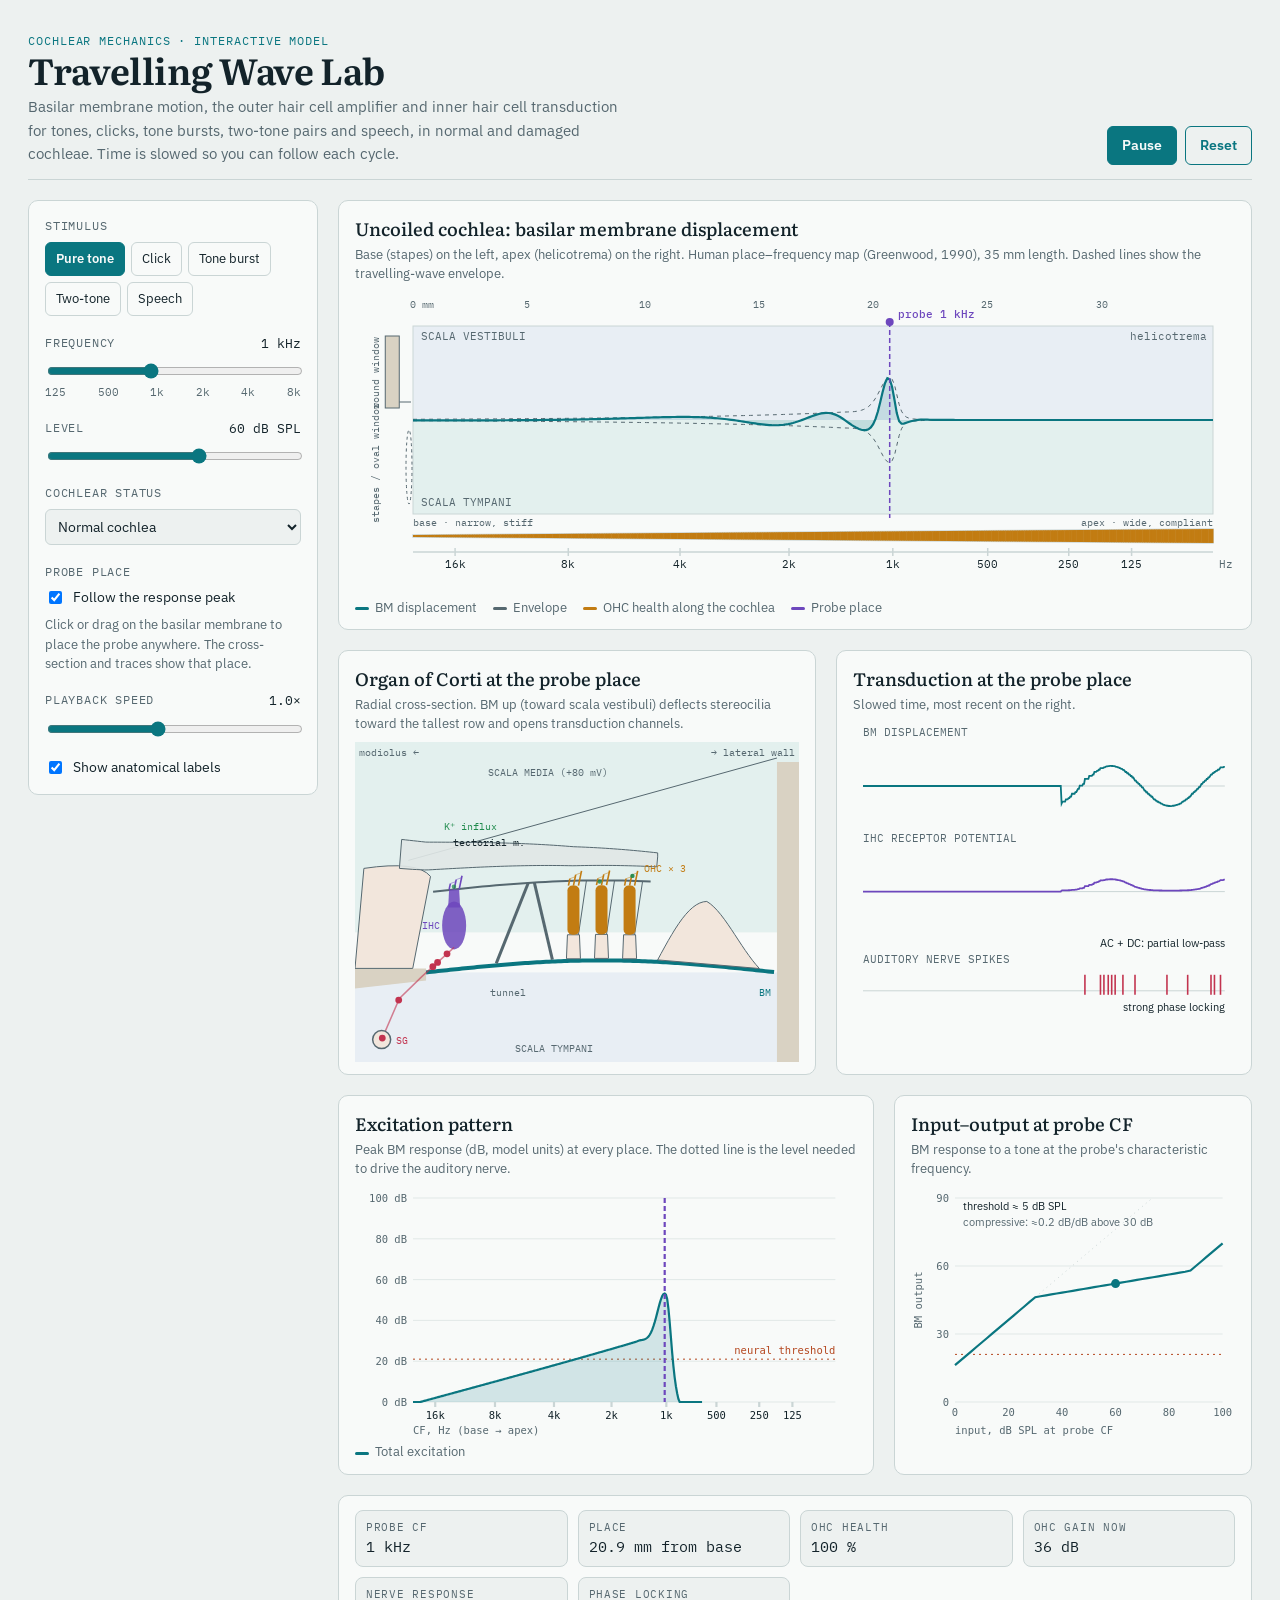
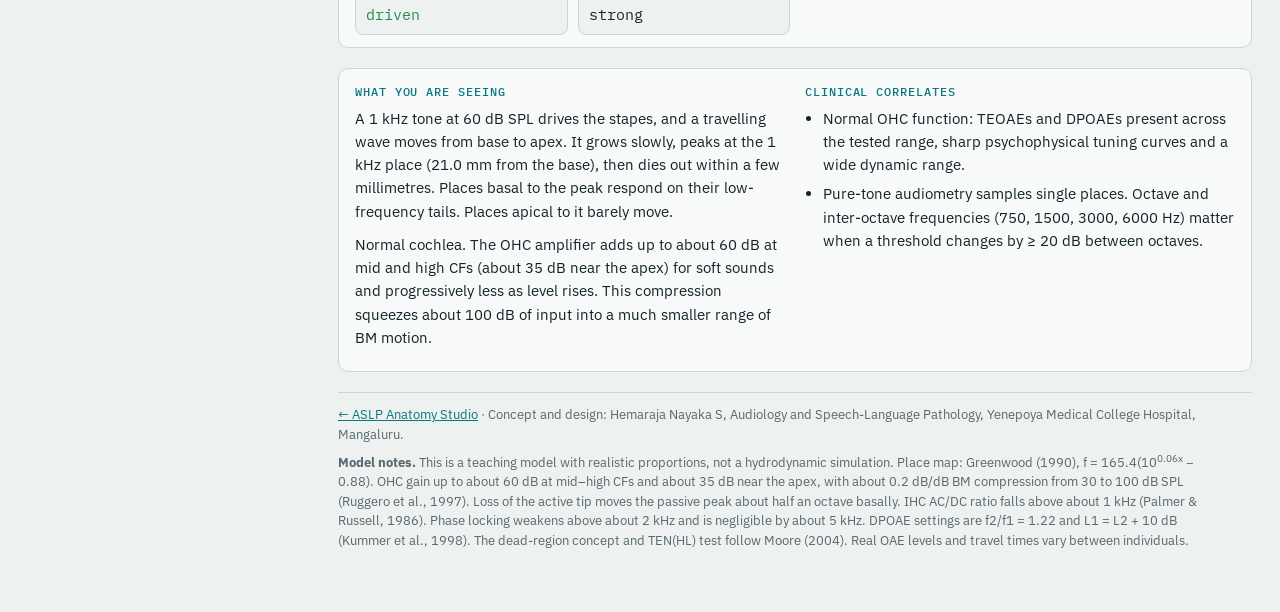
==== cochlea/index.html @ dc3de3ba "Add Travelling Wave Lab: interactive cochlear mechanics model at /cochlea/ Uncoiled basilar membrane" ====
<!doctype html>
<html lang="en">
<head>
<meta charset="utf-8">
<meta name="viewport" content="width=device-width,initial-scale=1,viewport-fit=cover">
<meta name="description" content="Travelling Wave Lab: interactive model of cochlear mechanics (travelling wave, OHC amplifier, IHC transduction, pathology) for audiology and otology teaching.">
<meta name="theme-color" content="#0A7680">
<title>Travelling Wave Lab</title>
<link rel="preconnect" href="https://fonts.googleapis.com">
<link rel="stylesheet" href="https://fonts.googleapis.com/css2?family=IBM+Plex+Mono:wght@400;500&family=IBM+Plex+Sans:wght@400;500;600&family=Literata:opsz,wght@7..72,500;7..72,650&display=swap">
<style>
:root{
  --bg:#EDF1F0; --panel:#F8FAF9; --ink:#13232A; --muted:#566870; --line:#CAD5D5; --faint:#E1E8E7;
  --accent:#0A7680; --accent-soft:rgba(10,118,128,.16);
  --ohc:#C27C12; --ihc:#6D47BD; --nerve:#C2334F; --ion:#1F8A4C; --warn:#B4471F;
  --bone:#D9D2C3; --tissue:#F2E6DC; --endo:#E3F0EE; --peri:#E8EEF4;
  --serif:"Literata",Georgia,"Times New Roman",serif;
  --sans:"IBM Plex Sans",system-ui,-apple-system,"Segoe UI",sans-serif;
  --mono:"IBM Plex Mono",ui-monospace,Menlo,Consolas,monospace;
}
@media (prefers-color-scheme:dark){
  :root:not([data-theme="light"]){
    color-scheme:dark;
    --bg:#0C1417; --panel:#131F23; --ink:#E1EAEB; --muted:#91A4A9; --line:#25363C; --faint:#1A292E;
    --accent:#3CC0C9; --accent-soft:rgba(60,192,201,.18);
    --ohc:#EFAC44; --ihc:#A988EE; --nerve:#F06884; --ion:#4FCB84; --warn:#F08A5D;
    --bone:#3A3A33; --tissue:#2E2723; --endo:#132A2B; --peri:#152029;
  }
}
:root[data-theme="dark"]{
  color-scheme:dark;
  --bg:#0C1417; --panel:#131F23; --ink:#E1EAEB; --muted:#91A4A9; --line:#25363C; --faint:#1A292E;
  --accent:#3CC0C9; --accent-soft:rgba(60,192,201,.18);
  --ohc:#EFAC44; --ihc:#A988EE; --nerve:#F06884; --ion:#4FCB84; --warn:#F08A5D;
  --bone:#3A3A33; --tissue:#2E2723; --endo:#132A2B; --peri:#152029;
}
*{box-sizing:border-box}
[hidden]{display:none!important}
html{-webkit-text-size-adjust:100%}
.ctl>label.chk{font-family:var(--sans);font-size:13.5px;letter-spacing:0;text-transform:none;color:var(--ink);justify-content:flex-start}
body{background:var(--bg);color:var(--ink);font-family:var(--sans);font-size:15px;line-height:1.55;padding-inline:20px;padding-block:24px 48px}
.wrap{max-width:1320px;margin:0 auto;display:flex;flex-direction:column;gap:20px}
header{display:flex;flex-wrap:wrap;align-items:end;justify-content:space-between;gap:12px 24px;border-bottom:1px solid var(--line);padding-bottom:14px}
h1{font-family:var(--serif);font-weight:650;font-size:clamp(26px,3.4vw,36px);line-height:1.1;margin:0;letter-spacing:-.01em;text-wrap:balance}
.sub{color:var(--muted);margin:6px 0 0;max-width:68ch}
.eyebrow{font-family:var(--mono);font-size:11.5px;letter-spacing:.08em;text-transform:uppercase;color:var(--accent)}
.layout{display:grid;grid-template-columns:290px minmax(0,1fr);gap:20px;align-items:start}
@media (max-width:900px){.layout{grid-template-columns:1fr}}
aside{background:var(--panel);border:1px solid var(--line);border-radius:10px;padding:16px;display:flex;flex-direction:column;gap:18px;position:sticky;top:calc(env(safe-area-inset-top,0px) + 12px)}
@media (max-width:900px){aside{position:static}}
.ctl{display:flex;flex-direction:column;gap:7px}
.ctl>label,.ctl>.lbl{font-size:11.5px;font-family:var(--mono);letter-spacing:.07em;text-transform:uppercase;color:var(--muted);display:flex;justify-content:space-between;gap:8px}
.ctl output{color:var(--ink);font-variant-numeric:tabular-nums;text-transform:none;letter-spacing:0;font-size:13px}
.seg{display:flex;flex-wrap:wrap;gap:6px}
.seg button{font:inherit;font-size:13px;padding:6px 10px;border-radius:6px;border:1px solid var(--line);background:transparent;color:var(--ink);cursor:pointer}
.seg button[aria-pressed="true"]{background:var(--accent);border-color:var(--accent);color:var(--panel);font-weight:600}
.seg button:hover{border-color:var(--accent)}
select{font:inherit;font-size:14px;padding:7px 8px;border-radius:6px;border:1px solid var(--line);background:var(--bg);color:var(--ink);width:100%}
input[type=range]{width:100%;accent-color:var(--accent)}
.ticks{display:flex;justify-content:space-between;font-family:var(--mono);font-size:10.5px;color:var(--muted);margin-top:-4px}
.row{display:flex;gap:8px;align-items:center;flex-wrap:wrap}
.btn{font:inherit;font-size:13.5px;font-weight:600;padding:8px 14px;border-radius:6px;border:1px solid var(--accent);background:var(--accent);color:var(--panel);cursor:pointer}
.btn.ghost{background:transparent;color:var(--accent)}
.chk{display:flex;gap:8px;align-items:center;font-size:13.5px;cursor:pointer}
.hint{font-size:12.5px;color:var(--muted);margin:0}
button:focus-visible,select:focus-visible,input:focus-visible{outline:2px solid var(--accent);outline-offset:2px}
main{display:flex;flex-direction:column;gap:20px;min-width:0}
.card{background:var(--panel);border:1px solid var(--line);border-radius:10px;padding:14px 16px 12px;min-width:0}
.card h2{font-family:var(--serif);font-weight:500;font-size:18px;margin:0 0 2px}
.card .cap{font-size:12.5px;color:var(--muted);margin:0 0 8px}
canvas{display:block;width:100%;touch-action:none}
#bm{height:300px;cursor:crosshair}
#xs{height:320px} #tr{height:320px}
#ex{height:250px} #io{height:250px}
.two{display:grid;grid-template-columns:minmax(0,1.15fr) minmax(0,1fr);gap:20px}
.two.b{grid-template-columns:minmax(0,1.5fr) minmax(0,1fr)}
@media (max-width:1100px){.two,.two.b{grid-template-columns:1fr}}
@media (max-width:600px){body{padding-inline:12px;font-size:14.5px}#bm{height:250px}#xs{height:290px}#tr{height:270px}#ex{height:220px}#io{height:220px}.card{padding:12px}.chips{grid-template-columns:repeat(2,minmax(0,1fr))}.seg button{padding:8px 10px}header .row{width:100%}header .btn{flex:1}}
.chips{display:grid;grid-template-columns:repeat(auto-fill,minmax(170px,1fr));gap:10px}
.chip{border:1px solid var(--line);border-radius:8px;padding:8px 10px;background:var(--bg)}
.chip .k{font-family:var(--mono);font-size:10.5px;letter-spacing:.07em;text-transform:uppercase;color:var(--muted)}
.chip .v{font-family:var(--mono);font-size:15px;font-variant-numeric:tabular-nums}
.chip.good .v{color:var(--ion)} .chip.bad .v{color:var(--warn)}
.explain{display:grid;grid-template-columns:minmax(0,1fr) minmax(0,1fr);gap:20px}
@media (max-width:800px){.explain{grid-template-columns:1fr}}
.explain h3{font-family:var(--mono);font-size:11.5px;letter-spacing:.08em;text-transform:uppercase;color:var(--accent);margin:0 0 6px;font-weight:500}
.explain p{margin:0 0 10px;max-width:68ch}
.explain ul{margin:0;padding-left:18px} .explain li{margin-bottom:6px}
.legend{display:flex;flex-wrap:wrap;gap:6px 16px;font-size:12.5px;color:var(--muted);margin-top:6px}
.legend i{display:inline-block;width:14px;height:3px;border-radius:2px;vertical-align:middle;margin-right:6px}
footer{font-size:12.5px;color:var(--muted);border-top:1px solid var(--line);padding-top:12px}
footer p{margin:0 0 6px;max-width:110ch}
</style>
</head>
<body>

<div class="wrap">
<header>
  <div>
    <div class="eyebrow">Cochlear mechanics · interactive model</div>
    <h1>Travelling Wave Lab</h1>
    <p class="sub">Basilar membrane motion, the outer hair cell amplifier and inner hair cell transduction for tones, clicks, tone bursts, two-tone pairs and speech, in normal and damaged cochleae. Time is slowed so you can follow each cycle.</p>
  </div>
  <div class="row">
    <button class="btn" id="play" type="button">Pause</button>
    <button class="btn ghost" id="reset" type="button">Reset</button>
  </div>
</header>

<div class="layout">
<aside aria-label="Controls">
  <div class="ctl">
    <span class="lbl">Stimulus</span>
    <div class="seg" id="stimSeg" role="group" aria-label="Stimulus">
      <button type="button" data-v="tone" aria-pressed="true">Pure tone</button>
      <button type="button" data-v="click" aria-pressed="false">Click</button>
      <button type="button" data-v="burst" aria-pressed="false">Tone burst</button>
      <button type="button" data-v="two" aria-pressed="false">Two-tone</button>
      <button type="button" data-v="speech" aria-pressed="false">Speech</button>
    </div>
  </div>

  <div class="ctl" id="ttBox" hidden>
    <span class="lbl">Two-tone paradigm</span>
    <div class="seg" id="ttSeg" role="group" aria-label="Two-tone paradigm">
      <button type="button" data-v="dpoae" aria-pressed="true">DPOAE 2f1–f2</button>
      <button type="button" data-v="mask" aria-pressed="false">Upward masking</button>
    </div>
  </div>

  <div class="ctl" id="vowelBox" hidden>
    <label for="vowel">Speech sound</label>
    <select id="vowel">
      <option value="a">Vowel /a/ (F1 730, F2 1090 Hz)</option>
      <option value="i">Vowel /i/ (F1 270, F2 2290 Hz)</option>
      <option value="u">Vowel /u/ (F1 300, F2 870 Hz)</option>
      <option value="s">Fricative /s/ (4–9 kHz)</option>
    </select>
  </div>

  <div class="ctl" id="freqBox">
    <label for="freq"><span id="freqLbl">Frequency</span><output id="freqOut">1000 Hz</output></label>
    <input type="range" id="freq" min="0" max="10" step="1" value="4">
    <div class="ticks"><span>125</span><span>500</span><span>1k</span><span>2k</span><span>4k</span><span>8k</span></div>
  </div>

  <div class="ctl">
    <label for="level"><span id="levelLbl">Level</span><output id="levelOut">60 dB SPL</output></label>
    <input type="range" id="level" min="0" max="100" step="5" value="60">
  </div>

  <div class="ctl">
    <label for="path">Cochlear status</label>
    <select id="path">
      <option value="normal">Normal cochlea</option>
      <option value="presby">Sloping HF OHC loss (presbycusis)</option>
      <option value="nihl">Noise-induced OHC loss (4 kHz notch)</option>
      <option value="dead">Dead region, CF 3–10 kHz</option>
    </select>
  </div>

  <div class="ctl">
    <span class="lbl">Probe place</span>
    <label class="chk"><input type="checkbox" id="follow" checked> Follow the response peak</label>
    <p class="hint">Click or drag on the basilar membrane to place the probe anywhere. The cross-section and traces show that place.</p>
  </div>

  <div class="ctl">
    <label for="speed">Playback speed<output id="speedOut">1.0×</output></label>
    <input type="range" id="speed" min="0.25" max="2" step="0.25" value="1">
  </div>
  <label class="chk"><input type="checkbox" id="labels" checked> Show anatomical labels</label>
</aside>

<main>
  <section class="card">
    <h2>Uncoiled cochlea: basilar membrane displacement</h2>
    <p class="cap">Base (stapes) on the left, apex (helicotrema) on the right. Human place–frequency map (Greenwood, 1990), 35 mm length. Dashed lines show the travelling-wave envelope.</p>
    <canvas id="bm" aria-label="Animated basilar membrane displacement from base to apex"></canvas>
    <div class="legend">
      <span><i style="background:var(--accent)"></i>BM displacement</span>
      <span><i style="background:var(--muted)"></i>Envelope</span>
      <span><i style="background:var(--ohc)"></i>OHC health along the cochlea</span>
      <span><i style="background:var(--ihc)"></i>Probe place</span>
    </div>
  </section>

  <div class="two">
    <section class="card">
      <h2>Organ of Corti at the probe place</h2>
      <p class="cap" id="xsCap">Radial cross-section. BM up (toward scala vestibuli) deflects stereocilia toward the tallest row and opens transduction channels.</p>
      <canvas id="xs" aria-label="Animated organ of Corti cross-section"></canvas>
    </section>
    <section class="card">
      <h2>Transduction at the probe place</h2>
      <p class="cap">Slowed time, most recent on the right.</p>
      <canvas id="tr" aria-label="Traces of BM displacement, IHC receptor potential and auditory nerve spikes"></canvas>
    </section>
  </div>

  <div class="two b">
    <section class="card">
      <h2>Excitation pattern</h2>
      <p class="cap">Peak BM response (dB, model units) at every place. The dotted line is the level needed to drive the auditory nerve.</p>
      <canvas id="ex" aria-label="Excitation pattern across cochlear place"></canvas>
      <div class="legend" id="exLegend"></div>
    </section>
    <section class="card">
      <h2>Input–output at probe CF</h2>
      <p class="cap">BM response to a tone at the probe's characteristic frequency.</p>
      <canvas id="io" aria-label="Basilar membrane input-output function"></canvas>
    </section>
  </div>

  <section class="card">
    <div class="chips" id="chips"></div>
  </section>

  <section class="card explain">
    <div><h3>What you are seeing</h3><div id="explainA"></div></div>
    <div><h3>Clinical correlates</h3><div id="explainB"></div></div>
  </section>

  <footer>
    <p><a href="../" style="color:var(--accent)">← ASLP Anatomy Studio</a> · Concept and design: Hemaraja Nayaka S, Audiology and Speech-Language Pathology, Yenepoya Medical College Hospital, Mangaluru.</p>
    <p><strong>Model notes.</strong> This is a teaching model with realistic proportions, not a hydrodynamic simulation. Place map: Greenwood (1990), f = 165.4(10<sup>0.06x</sup> − 0.88). OHC gain up to about 60 dB at mid–high CFs and about 35 dB near the apex, with about 0.2 dB/dB BM compression from 30 to 100 dB SPL (Ruggero et al., 1997). Loss of the active tip moves the passive peak about half an octave basally. IHC AC/DC ratio falls above about 1 kHz (Palmer &amp; Russell, 1986). Phase locking weakens above about 2 kHz and is negligible by about 5 kHz. DPOAE settings are f2/f1 = 1.22 and L1 = L2 + 10 dB (Kummer et al., 1998). The dead-region concept and TEN(HL) test follow Moore (2004). Real OAE levels and travel times vary between individuals.</p>
  </footer>
</main>
</div>

<script>
(function(){
"use strict";
const FREQS=[125,250,500,750,1000,1500,2000,3000,4000,6000,8000];
const LEN=35, N=340, OTH=21;
const S={stim:"tone",fi:4,L:60,tt:"dpoae",vowel:"a",path:"normal",follow:true,probeD:null,playing:true,speed:1,labels:true};
const reduce=window.matchMedia&&matchMedia("(prefers-reduced-motion: reduce)").matches;
if(reduce) S.playing=false;

const clamp=(x,a,b)=>Math.max(a,Math.min(b,x));
const cfAt=d=>165.4*(Math.pow(10,0.06*(LEN-d))-0.88);
const placeOf=f=>clamp(LEN-Math.log10(f/165.4+0.88)/0.06,0,LEN);
const D=new Float32Array(N), CF=new Float32Array(N);
for(let i=0;i<N;i++){D[i]=i/(N-1)*LEN;CF[i]=cfAt(D[i]);}
const idxOf=d=>clamp(Math.round(d/LEN*(N-1)),0,N-1);
const fmtF=f=>f>=1000?(Math.round(f/100)/10)+" kHz":Math.round(f)+" Hz";

function gmax(c){const t=clamp(Math.log2(c/250)/2,0,1);return 35+25*t;}
function health(c,path){
  path=path||S.path;
  if(path==="presby"){const t=clamp(Math.log2(c/1000)/2.5,0,1);return 1-t*t*(3-2*t);}
  if(path==="nihl"){const z=Math.log2(c/4000)/0.55;return 1-0.92*Math.exp(-z*z);}
  if(path==="dead"){ if(c>=3000&&c<=10000) return 0; const z=c<3000?Math.log2(3000/c)/0.5:Math.log2(c/10000)/0.5; return 1-Math.exp(-z*z);}
  return 1;
}
function ihcAlive(c,path){path=path||S.path;return !(path==="dead"&&c>=3000&&c<=10000);}
function passive(r){return r<-0.5? -30-(-0.5-r)*8 : -30-(r+0.5)*(r+0.5)*55;}
function tip(r,sc){const s=(r<0?0.22:0.12)*sc;return Math.exp(-(r*r)/(s*s));}
function effGain(c,L,h){return Math.max(0,gmax(c)*h-0.8*Math.max(0,L-30));}
function bmOut(f,L,c,h,sc){const r=Math.log2(f/c);return L+passive(r)+effGain(c,L,h)*tip(r,sc||1);}
function disp(O){return Math.tanh(1.3*Math.pow(10,(O-65)/30));}
function phaseOf(f,c){const r=Math.log2(f/c);return -2*Math.PI*2.5*Math.pow(2,1.3*Math.min(r,0.3));}
function latencyVis(d){return 0.12+2.3*Math.pow(d/LEN,2.1);}
function latencyMs(d){return 0.4+8*Math.pow(d/LEN,2);}

// ---------- model ----------
let M=null;
function vowelComps(v,L){
  const comps=[];
  if(v==="s"){
    for(let k=0;k<30;k++){const f=3000*Math.pow(10000/3000,k/29);const db=-Math.pow(Math.log2(f/6000),2)*12;comps.push({f,db});}
  }else{
    const F={a:[730,1090,2440],i:[270,2290,3010],u:[300,870,2240]}[v], B=[80,100,120], F0=120;
    for(let n=1;n*F0<=5000;n++){const f=n*F0;let db=-6*Math.log2(f/F0);
      for(let j=0;j<3;j++){const Fj=F[j];db+=20*Math.log10(Fj*Fj/Math.sqrt(Math.pow(Fj*Fj-f*f,2)+Math.pow(B[j]*f,2)));}
      comps.push({f,db});}
  }
  let tot=0;comps.forEach(c=>tot+=Math.pow(10,c.db/10));tot=10*Math.log10(tot);
  const shift=(v==="s"?L-3:L)-tot;comps.forEach(c=>c.L=c.db+shift);
  return comps;
}
function buildComps(path){
  const f=FREQS[S.fi], L=S.L;
  if(S.stim==="tone"||S.stim==="burst") return [{f,L,role:"tone"}];
  if(S.stim==="two"){
    if(S.tt==="dpoae"){
      const f2=f,f1=f2/1.22,fdp=2*f1-f2,L1=L,L2=L-10;
      const h2=health(f2,path);
      const Ldp=L2-32+20*Math.log10(Math.max(h2,0.003));
      return [{f:f1,L:L1,role:"f1"},{f:f2,L:L2,role:"f2"},{f:fdp,L:Ldp,role:"dp",from:placeOf(f2)}];
    }
    return [{f:f/2,L,role:"masker"},{f,L:40,role:"probe"}];
  }
  if(S.stim==="speech") return vowelComps(S.vowel,L).map(c=>({f:c.f,L:c.L,role:"h"}));
  return [];
}
function patternFor(comps,path,sc){
  const O=comps.map(c=>{const a=new Float32Array(N);for(let i=0;i<N;i++){
    let o=bmOut(c.f,c.L,CF[i],health(CF[i],path),sc);
    if(c.role==="dp"&&D[i]<c.from-1.2)o=-200;
    a[i]=o;}return a;});
  const E=new Float32Array(N);
  for(let i=0;i<N;i++){let s=0;for(const o of O)s+=Math.pow(10,o[i]/10);E[i]=s>0?10*Math.log10(s):-200;}
  return {O,E};
}
function clickPattern(path){
  const E=new Float32Array(N);
  for(let i=0;i<N;i++){const c=CF[i];let Lb=S.L-20;
    if(c<300)Lb-=6*Math.log2(300/c); if(c>6000)Lb-=12*Math.log2(c/6000);
    E[i]=bmOut(c,Lb,c,health(c,path),1);}
  return E;
}
function compute(){
  const sc=S.stim==="burst"?1.6:1;
  const m={comps:[],E:null,Enorm:null,parts:[]};
  if(S.stim==="click"){
    m.E=clickPattern(S.path);m.Enorm=clickPattern("normal");
    m.amp=new Float32Array(N);m.v=new Float32Array(N);m.tau=new Float32Array(N);m.nc=new Float32Array(N);
    for(let i=0;i<N;i++){m.amp[i]=disp(m.E[i]);m.v[i]=Math.max(0.4,0.5+0.4*Math.log2(CF[i]/125));
      m.tau[i]=latencyVis(D[i]);m.nc[i]=1.2+2.3*health(CF[i]);}
  }else{
    const comps=buildComps(S.path);
    const P=patternFor(comps,S.path,sc);
    m.E=P.E;m.Enorm=patternFor(buildComps("normal"),"normal",sc).E;
    const fmin=Math.min(...comps.map(c=>c.f));
    comps.forEach((c,k)=>{
      const amp=new Float32Array(N),ph=new Float32Array(N);
      for(let i=0;i<N;i++){
        const lin=Math.pow(10,P.O[k][i]/20);let tot=0;for(const o of P.O)tot+=Math.pow(10,o[i]/20);
        amp[i]=tot>0?disp(m.E[i])*lin/tot:0;ph[i]=phaseOf(c.f,CF[i]);}
      let v=S.stim==="burst"?2:0.8;
      if(comps.length>1)v=S.stim==="speech"?0.4+0.3*Math.log2(c.f/100):(c.role==="dp"?0.55:c.role==="f1"||c.role==="masker"?0.7:0.95);
      m.comps.push({f:c.f,L:c.L,role:c.role,amp,ph,v,O:P.O[k]});
    });
    if(S.stim==="two"){
      m.parts=m.comps.map(c=>({E:c.O,role:c.role,f:c.f,L:c.L}));
    }
    m.tau=new Float32Array(N);for(let i=0;i<N;i++)m.tau[i]=latencyVis(D[i]);
  }
  M=m;
  // probe
  if(S.follow){
    let d;
    if(S.stim==="two"){d=placeOf(FREQS[S.fi]);}
    else{let bi=0;for(let i=1;i<N;i++)if(M.E[i]>M.E[bi])bi=i;d=D[bi];}
    S.probeD=d;
  }
  updateText();
}

// ---------- displacement at time t ----------
const BURST_P=4;
function burstGate(s){s=((s%BURST_P)+BURST_P)%BURST_P;if(s<1)return s;if(s<1.5)return 1;if(s<2.5)return 2.5-s;return 0;}
const CLICK_P=3.6;
function yAt(i,t){
  if(S.stim==="click"){let s=((t-M.tau[i])%CLICK_P+CLICK_P)%CLICK_P;const v=M.v[i];
    const env=(1-Math.exp(-s*v*6))*Math.exp(-s*v/M.nc[i]);return M.amp[i]*env*Math.sin(2*Math.PI*v*s);}
  let y=0;for(const c of M.comps)y+=c.amp[i]*Math.cos(2*Math.PI*c.v*t+c.ph[i]);
  if(S.stim==="burst")y*=burstGate(t-M.tau[i]);
  return y;
}
function envAt(i){
  if(S.stim==="click")return M.amp[i];
  let s=0;for(const c of M.comps)s+=c.amp[i];return Math.min(s,1.2);
}
function stapesAt(t){
  if(S.stim==="click"){const s=((t%CLICK_P)+CLICK_P)%CLICK_P;return s<0.25?Math.sin(Math.PI*s/0.25):0;}
  let y=0,w=0;for(const c of M.comps){const a=Math.pow(10,c.L/40);y+=a*Math.cos(2*Math.PI*c.v*t);w+=a;}
  y=w?y/w:0;if(S.stim==="burst")y*=burstGate(t);return y;
}

// ---------- theme ----------
let C={};
function readTheme(){const cs=getComputedStyle(document.documentElement);
  ["bg","panel","ink","muted","line","faint","accent","accent-soft","ohc","ihc","nerve","ion","warn","bone","tissue","endo","peri"].forEach(k=>C[k]=cs.getPropertyValue("--"+k).trim());}
readTheme();
if(window.matchMedia)matchMedia("(prefers-color-scheme: dark)").addEventListener("change",readTheme);
new MutationObserver(readTheme).observe(document.documentElement,{attributes:true,attributeFilter:["data-theme"]});

// ---------- canvases ----------
const cv={};["bm","xs","tr","ex","io"].forEach(id=>{const el=document.getElementById(id);cv[id]={el,ctx:el.getContext("2d"),w:0,h:0};});
function fit(){const dpr=Math.min(window.devicePixelRatio||1,2);
  for(const k in cv){const o=cv[k],r=o.el.getBoundingClientRect();o.w=r.width;o.h=r.height;
    o.el.width=Math.round(r.width*dpr);o.el.height=Math.round(r.height*dpr);o.ctx.setTransform(dpr,0,0,dpr,0,0);}
  drawStatic();}
new ResizeObserver(fit).observe(document.querySelector("main"));

const padL=w=>w<500?38:58,PADR=22;
const xOfD=(d,w)=>padL(w)+d/LEN*(w-padL(w)-PADR);
const dOfX=(x,w)=>clamp((x-padL(w))/(w-padL(w)-PADR)*LEN,0,LEN);
const ticksFor=w=>w<500?[8000,2000,500,125]:TICKF;
const TICKF=[16000,8000,4000,2000,1000,500,250,125];
function font(sz,fam,wt){return (wt||400)+" "+sz+"px "+(fam==="mono"?'"IBM Plex Mono",ui-monospace,monospace':'"IBM Plex Sans",system-ui,sans-serif');}

// ---------- BM canvas ----------
function drawBM(t){
  const {ctx,w,h}=cv.bm;ctx.clearRect(0,0,w,h);
  const top=34,bot=h-78,mid=(top+bot)/2,H=(bot-top)/2-6;
  const x0=xOfD(0,w),x1=xOfD(LEN,w);
  // scalae
  ctx.fillStyle=C.peri;ctx.fillRect(x0,top,x1-x0,mid-top);
  ctx.fillStyle=C.endo;ctx.fillRect(x0,mid,x1-x0,bot-mid);
  ctx.strokeStyle=C.line;ctx.lineWidth=1;ctx.strokeRect(x0,top,x1-x0,bot-top);
  if(S.labels){ctx.fillStyle=C.muted;ctx.font=font(11,"mono");ctx.textAlign="left";
    ctx.fillText("SCALA VESTIBULI",x0+8,top+14);ctx.fillText("SCALA TYMPANI",x0+8,bot-8);
    ctx.textAlign="right";ctx.fillText("helicotrema",x1-6,top+14);}
  // dead region band
  if(S.path==="dead"){const a=xOfD(placeOf(10000),w),b=xOfD(placeOf(3000),w);
    ctx.save();ctx.beginPath();ctx.rect(a,top,b-a,bot-top);ctx.clip();ctx.strokeStyle=C.warn;ctx.globalAlpha=.35;
    for(let x=a-200;x<b;x+=8){ctx.beginPath();ctx.moveTo(x,bot);ctx.lineTo(x+(bot-top),top);ctx.stroke();}
    ctx.restore();if(S.labels){ctx.fillStyle=C.warn;ctx.font=font(11,"mono");ctx.textAlign="center";ctx.fillText("dead region (no IHC output)",(a+b)/2,top-6);}}
  // stapes & windows
  const sp=stapesAt(t)*5;
  ctx.fillStyle=C.bone;ctx.strokeStyle=C.muted;ctx.lineWidth=1;
  ctx.fillRect(x0-24+sp,top+10,14,mid-top-22);ctx.strokeRect(x0-24+sp,top+10,14,mid-top-22);
  ctx.beginPath();ctx.moveTo(x0-10+sp,mid-18);ctx.lineTo(x0-2,mid-18);ctx.stroke();
  ctx.beginPath();ctx.ellipse(x0-4,mid+(bot-mid)/2,3,(bot-mid)/2-10,0,0,Math.PI*2);ctx.strokeStyle=C.muted;ctx.setLineDash([3,3]);ctx.stroke();ctx.setLineDash([]);
  if(S.labels&&w>=500){ctx.save();ctx.fillStyle=C.muted;ctx.font=font(10,"mono");ctx.translate(x0-30,mid);ctx.rotate(-Math.PI/2);ctx.textAlign="center";
    ctx.fillText("stapes / oval window",-(mid-top)/2+4,-4);ctx.fillText("round window",(bot-mid)/2,-4);ctx.restore();}
  // envelope
  ctx.strokeStyle=C.muted;ctx.setLineDash([4,4]);ctx.lineWidth=1;
  for(const sgn of [1,-1]){ctx.beginPath();for(let i=0;i<N;i++){const x=xOfD(D[i],w),y=mid-sgn*envAt(i)*H;i?ctx.lineTo(x,y):ctx.moveTo(x,y);}ctx.stroke();}
  ctx.setLineDash([]);
  // wave
  const ys=new Float32Array(N);for(let i=0;i<N;i++)ys[i]=mid-clamp(yAt(i,t),-1.2,1.2)*H;
  ctx.beginPath();ctx.moveTo(xOfD(0,w),mid);for(let i=0;i<N;i++)ctx.lineTo(xOfD(D[i],w),ys[i]);ctx.lineTo(xOfD(LEN,w),mid);ctx.closePath();
  ctx.fillStyle=C["accent-soft"];ctx.fill();
  ctx.beginPath();for(let i=0;i<N;i++){const x=xOfD(D[i],w);i?ctx.lineTo(x,ys[i]):ctx.moveTo(x,ys[i]);}
  ctx.strokeStyle=C.accent;ctx.lineWidth=2.2;ctx.stroke();
  // DPOAE backward arrow
  if(S.stim==="two"&&S.tt==="dpoae"){const dp=M.comps.find(c=>c.role==="dp");const ok=dp&&dp.L>-10;
    const xf2=xOfD(placeOf(FREQS[S.fi]),w);const ph=(t*0.35)%1;
    if(ok){ctx.strokeStyle=C.nerve;ctx.fillStyle=C.nerve;ctx.globalAlpha=0.9;
      const xa=xf2-(xf2-x0)*ph;ctx.beginPath();ctx.moveTo(xa+14,top+22);ctx.lineTo(xa,top+22);ctx.stroke();
      ctx.beginPath();ctx.moveTo(xa,top+22);ctx.lineTo(xa+6,top+18);ctx.lineTo(xa+6,top+26);ctx.closePath();ctx.fill();ctx.globalAlpha=1;
      if(S.labels){ctx.font=font(11,"mono");ctx.textAlign="left";ctx.fillText("2f1–f2 → ear canal (DPOAE)",Math.min(xf2+8,w-200),top+26);}}}
  // probe
  const xp=xOfD(S.probeD,w);ctx.strokeStyle=C.ihc;ctx.lineWidth=1.5;ctx.setLineDash([5,3]);
  ctx.beginPath();ctx.moveTo(xp,top-4);ctx.lineTo(xp,bot+4);ctx.stroke();ctx.setLineDash([]);
  ctx.fillStyle=C.ihc;ctx.beginPath();ctx.arc(xp,top-4,4,0,Math.PI*2);ctx.fill();
  ctx.font=font(11,"mono",500);ctx.textAlign=xp>w-120?"right":"left";ctx.fillText("probe "+fmtF(cfAt(S.probeD)),xp+(xp>w-120?-8:8),top-8);
  // top-view strip: BM width + OHC health
  const sy=bot+14;
  ctx.beginPath();ctx.moveTo(x0,sy+7);ctx.lineTo(x1,sy+1);ctx.lineTo(x1,sy+15);ctx.lineTo(x0,sy+9);ctx.closePath();ctx.fillStyle=C.faint;ctx.fill();ctx.strokeStyle=C.line;ctx.stroke();
  for(let i=0;i<N-1;i++){const hh=health(CF[i]);ctx.fillStyle=C.ohc;ctx.globalAlpha=0.15+0.85*hh;
    const xa=xOfD(D[i],w),xb=xOfD(D[i+1],w);const hw=1+6*(D[i]/LEN);ctx.fillRect(xa,sy+8-hw,xb-xa+0.5,hw*2);}
  ctx.globalAlpha=1;
  // axis
  const ay=sy+32;ctx.strokeStyle=C.line;ctx.beginPath();ctx.moveTo(x0,ay-8);ctx.lineTo(x1,ay-8);ctx.stroke();
  ctx.fillStyle=C.ink;ctx.font=font(11,"mono");ctx.textAlign="center";
  for(const f of ticksFor(w)){const x=xOfD(placeOf(f),w);ctx.beginPath();ctx.moveTo(x,ay-12);ctx.lineTo(x,ay-4);ctx.stroke();ctx.fillText(f>=1000?f/1000+"k":String(f),x,ay+8);}
  ctx.fillStyle=C.muted;ctx.textAlign="right";ctx.fillText("Hz",w-2,ay+8);
  ctx.font=font(10,"mono");ctx.textAlign="left";
  if(S.labels&&w>=500){ctx.fillText("base · narrow, stiff",x0,sy-2);ctx.textAlign="right";ctx.fillText("apex · wide, compliant",x1,sy-2);}
  ctx.textAlign="left";ctx.fillStyle=C.muted;
  const step=w<500?10:5;for(let mm=0;mm<=30;mm+=step){const x=xOfD(mm,w);ctx.fillText(mm===0?"0 mm":String(mm),x-3,top-18);}
}

// ---------- cross-section ----------
const K=[],SP=[];let spikeBuf=0;
function probeState(t){
  const i=idxOf(S.probeD),c=CF[i];
  const y=clamp(yAt(i,t),-1.2,1.2);
  let a=envAt(i);
  const h=health(c),alive=ihcAlive(c);
  const P=x=>1/(1+Math.exp(-(x*2.2-0.9)/0.45)), P0=P(0);
  const alpha=1/(1+Math.pow(c/800,2));
  let dc=0;for(let k=0;k<16;k++)dc+=P(a*Math.cos(k/16*2*Math.PI))-P0;dc/=16;
  // normalise receptor potential to a display unit
  const ac=P(y)-P0;
  let V=alive?(alpha*ac+(1-alpha)*dc)/0.8:0;
  const O=M.E[i], drive=alive?1/(1+Math.exp(-(O-OTH-6)/5)):0;
  const PL=1/(1+Math.pow(c/2000,3));
  return {i,c,y,a,h,alive,V,ac,dc,alpha,O,drive,PL,Pn:P(y)-P0};
}
function drawXS(t,ps,dt){
  const {ctx,w,h}=cv.xs;ctx.clearRect(0,0,w,h);
  const xL=w*0.16,xR=w*0.95,baseY=h*0.72,Y=ps.y*26;
  const f=x=>clamp(Math.sin(Math.PI*(x-xL)/(xR-xL)),0,1);
  const dy=x=>-Y*f(x);
  const T=tt=>xL+tt*(xR-xL);
  // fluids
  ctx.fillStyle=C.endo;ctx.fillRect(0,0,w,baseY-40);
  ctx.fillStyle=C.peri;ctx.fillRect(0,baseY,w,h-baseY);
  // right wall
  ctx.fillStyle=C.bone;ctx.fillRect(xR,20,w-xR,h-20);
  // Reissner's
  ctx.strokeStyle=C.muted;ctx.lineWidth=1;ctx.beginPath();ctx.moveTo(w*0.12,baseY-112);ctx.lineTo(xR,16);ctx.stroke();
  // limbus & osseous spiral lamina
  ctx.fillStyle=C.bone;ctx.beginPath();ctx.moveTo(0,baseY-4);ctx.lineTo(xL,baseY-4);ctx.lineTo(xL,baseY+8);ctx.lineTo(0,baseY+16);ctx.closePath();ctx.fill();
  ctx.fillStyle=C.tissue;ctx.beginPath();ctx.moveTo(0,baseY-4);ctx.lineTo(w*0.02,baseY-104);ctx.quadraticCurveTo(w*0.14,baseY-112,w*0.17,baseY-96);ctx.lineTo(w*0.13,baseY-4);ctx.closePath();ctx.fill();
  ctx.strokeStyle=C.muted;ctx.stroke();
  // BM
  ctx.beginPath();for(let x=xL;x<=xR;x+=3){const y=baseY+dy(x);x===xL?ctx.moveTo(x,y):ctx.lineTo(x,y);}
  ctx.strokeStyle=C.accent;ctx.lineWidth=4;ctx.stroke();
  // Hensen/Claudius bump
  ctx.fillStyle=C.tissue;ctx.strokeStyle=C.muted;ctx.lineWidth=1;
  ctx.beginPath();ctx.moveTo(T(0.66),baseY+dy(T(0.66))-2);
  for(let tt=0.66;tt<=0.95;tt+=0.01){const x=T(tt);const bump=Math.sin(Math.PI*(tt-0.66)/0.29);ctx.lineTo(x,baseY+dy(x)-2-bump*62*(tt<0.8?1:1-(tt-0.8)/0.3));}
  ctx.lineTo(T(0.95),baseY+dy(T(0.95))-2);ctx.closePath();ctx.fill();ctx.stroke();
  // pillars (tunnel)
  const pi=T(0.2),po=T(0.36),pt=T(0.3);
  const rlY=x=>baseY-80+dy(x);
  ctx.strokeStyle=C.muted;ctx.lineWidth=3;
  ctx.beginPath();ctx.moveTo(pi,baseY+dy(pi)-2);ctx.lineTo(pt-3,rlY(pt));ctx.stroke();
  ctx.beginPath();ctx.moveTo(po,baseY+dy(po)-2);ctx.lineTo(pt+3,rlY(pt));ctx.stroke();
  // reticular lamina
  ctx.lineWidth=2;ctx.beginPath();ctx.moveTo(T(0.02),rlY(T(0.02)));for(let tt=0.02;tt<=0.66;tt+=0.02)ctx.lineTo(T(tt),rlY(T(tt)));ctx.stroke();
  const hOHC=ps.h, mot=hOHC*clamp(ps.Pn,-0.3,0.8);
  // OHCs
  const ohcX=[0.42,0.5,0.58].map(T);
  for(const x of ohcX){
    const bottom=baseY+dy(x)-26, len0=52, len=len0*(1-0.12*mot), topY=bottom-len;
    // Deiters
    ctx.fillStyle=C.tissue;ctx.strokeStyle=C.muted;ctx.lineWidth=1;
    ctx.beginPath();ctx.moveTo(x-7,baseY+dy(x)-2);ctx.lineTo(x+7,baseY+dy(x)-2);ctx.lineTo(x+6,bottom);ctx.lineTo(x-6,bottom);ctx.closePath();ctx.fill();ctx.stroke();
    ctx.beginPath();ctx.moveTo(x+5,bottom);ctx.lineTo(x+13,rlY(x+13));ctx.stroke();
    // cell
    ctx.globalAlpha=0.3+0.7*hOHC;ctx.fillStyle=C.ohc;
    roundRect(ctx,x-6,topY,12,len,5);ctx.fill();ctx.globalAlpha=1;
    // stereocilia (tallest lateral, embedded in TM)
    drawCilia(ctx,x,topY,ps.y,hOHC>0.3,[7,11,15],C.ohc);
  }
  // IHC
  const xi=T(0.08),iy=baseY-44+dy(xi);
  ctx.fillStyle=ps.alive?C.ihc:C.line;ctx.globalAlpha=ps.alive?0.85:1;
  ctx.beginPath();ctx.ellipse(xi,iy,12,24,0,0,Math.PI*2);ctx.fill();
  ctx.beginPath();ctx.moveTo(xi-6,iy-18);ctx.lineTo(xi-5,rlY(xi));ctx.lineTo(xi+5,rlY(xi));ctx.lineTo(xi+6,iy-18);ctx.closePath();ctx.fill();ctx.globalAlpha=1;
  if(!ps.alive){ctx.strokeStyle=C.warn;ctx.lineWidth=2;ctx.beginPath();ctx.moveTo(xi-9,iy-9);ctx.lineTo(xi+9,iy+9);ctx.moveTo(xi+9,iy-9);ctx.lineTo(xi-9,iy+9);ctx.stroke();}
  drawCilia(ctx,xi,rlY(xi),ps.y,ps.alive,[6,10,14],C.ihc);
  // TM
  ctx.fillStyle=C.faint;ctx.strokeStyle=C.muted;ctx.lineWidth=1;
  ctx.beginPath();ctx.moveTo(w*0.1,baseY-104);
  const tmBot=x=>rlY(x)-15-(x<ohcX[0]?(ohcX[0]-x)*0.05:0);
  for(let x=w*0.13;x<=T(0.66);x+=4)ctx.lineTo(x,tmBot(x));
  ctx.lineTo(T(0.66),tmBot(T(0.66))-10);
  for(let x=T(0.66);x>=w*0.1;x-=4)ctx.lineTo(x,tmBot(x)-14-(T(0.66)-x)*0.06);
  ctx.closePath();ctx.globalAlpha=0.9;ctx.fill();ctx.globalAlpha=1;ctx.stroke();
  // nerve fibres
  const gx=w*0.06,gy=h*0.93;
  const path=[[xi,iy+22],[xL-4,baseY+4],[w*0.1,baseY+26],[gx,gy]];
  ctx.strokeStyle=ps.alive?C.nerve:C.line;ctx.lineWidth=1.5;ctx.globalAlpha=0.6;
  ctx.beginPath();path.forEach((p,k)=>k?ctx.lineTo(p[0],p[1]):ctx.moveTo(p[0],p[1]));ctx.stroke();ctx.globalAlpha=1;
  ctx.fillStyle=C.tissue;ctx.strokeStyle=C.muted;ctx.beginPath();ctx.arc(gx,gy,9,0,Math.PI*2);ctx.fill();ctx.stroke();
  // K+ ions
  if(S.playing&&dt>0){const cells=[{x:xi,y:rlY(xi),ok:ps.alive}].concat(ohcX.map(x=>({x,y:baseY+dy(x)-26-52*(1-0.12*mot),ok:hOHC>0.3})));
    const open=Math.max(0,ps.Pn);for(const c of cells){if(c.ok&&Math.random()<open*dt*18)K.push({x:c.x+(Math.random()*6-3),y:c.y-12,life:0,cell:c.x});}}
  for(let k=K.length-1;k>=0;k--){const p=K[k];if(S.playing){p.life+=dt;p.y+=dt*42;}if(p.life>0.7){K.splice(k,1);continue;}
    ctx.fillStyle=C.ion;ctx.globalAlpha=1-p.life/0.7;ctx.beginPath();ctx.arc(p.x,p.y,2.2,0,Math.PI*2);ctx.fill();}
  ctx.globalAlpha=1;
  // spikes along fibre
  const segL=[];let tot=0;for(let k=1;k<path.length;k++){const l=Math.hypot(path[k][0]-path[k-1][0],path[k][1]-path[k-1][1]);segL.push(l);tot+=l;}
  for(let k=SP.length-1;k>=0;k--){const s=SP[k];if(S.playing)s.p+=dt*1.6;if(s.p>1){SP.splice(k,1);continue;}
    let dist=s.p*tot,j=0;while(j<segL.length-1&&dist>segL[j]){dist-=segL[j];j++;}
    const u=dist/segL[j],x=path[j][0]+(path[j+1][0]-path[j][0])*u,y=path[j][1]+(path[j+1][1]-path[j][1])*u;
    ctx.fillStyle=C.nerve;ctx.beginPath();ctx.arc(x,y,3.4,0,Math.PI*2);ctx.fill();}
  // labels
  if(S.labels){const sm=w<500;ctx.font=font(sm?9.5:10.5,"mono");ctx.fillStyle=C.muted;ctx.textAlign="left";
    ctx.fillText(sm?"SCALA MEDIA (+80 mV)":"SCALA MEDIA · endolymph, +80 mV",w*0.3,34);
    ctx.fillText(sm?"SCALA TYMPANI":"SCALA TYMPANI · perilymph",w*0.36,h-10);
    if(!sm)ctx.fillText("Reissner's membrane",w*0.66,62);
    ctx.fillStyle=C.ink;ctx.fillText(sm?"tectorial m.":"tectorial membrane",w*0.22,baseY-126);
    ctx.fillStyle=C.ihc;ctx.textAlign="right";ctx.fillText(ps.alive?"IHC":"IHC (lost)",xi-14,iy+4);ctx.textAlign="left";
    ctx.fillStyle=C.ohc;ctx.textAlign="left";ctx.fillText(hOHC>0.3?"OHC × 3":"OHC (damaged)",T(0.62),baseY-100);
    ctx.fillStyle=C.muted;ctx.fillText(sm?"tunnel":"tunnel of Corti",pi-6,baseY+24);if(!sm)ctx.fillText("Deiters",ohcX[1]-10,baseY+38);
    ctx.fillStyle=C.accent;ctx.textAlign="right";ctx.fillText(sm?"BM":"basilar membrane",xR-6,baseY+24);ctx.textAlign="left";
    ctx.fillStyle=C.nerve;ctx.fillText(sm?"SG":"spiral ganglion",gx+14,gy+4);
    ctx.fillStyle=C.ion;ctx.fillText("K⁺ influx",w*0.2,baseY-142);
    ctx.fillStyle=C.muted;ctx.fillText("modiolus ←",4,14);ctx.textAlign="right";ctx.fillText("→ lateral wall",w-4,14);}
}
function roundRect(ctx,x,y,w,h,r){ctx.beginPath();ctx.moveTo(x+r,y);ctx.arcTo(x+w,y,x+w,y+h,r);ctx.arcTo(x+w,y+h,x,y+h,r);ctx.arcTo(x,y+h,x,y,r);ctx.arcTo(x,y,x+w,y,r);ctx.closePath();}
function drawCilia(ctx,x,topY,y,ok,hts,col){
  const th=clamp(y,-1.2,1.2)*0.45;ctx.strokeStyle=ok?col:C.muted;ctx.lineWidth=1.6;
  hts.forEach((hh,k)=>{const bx=x-5+k*5;let L=ok?hh:hh*(0.35+0.25*k%2);const a=ok?th:(k-1)*0.6;
    ctx.beginPath();ctx.moveTo(bx,topY);ctx.lineTo(bx+Math.sin(a)*L,topY-Math.cos(a)*L);ctx.stroke();});
  if(ok){ctx.strokeStyle=col;ctx.lineWidth=0.8;ctx.globalAlpha=0.6;ctx.beginPath();
    for(let k=0;k<2;k++){const bx=x-5+k*5,hh=hts[k];ctx.moveTo(bx+Math.sin(th)*hh,topY-Math.cos(th)*hh);const nx=x-5+(k+1)*5;ctx.lineTo(nx+Math.sin(th)*(hh+2),topY-Math.cos(th)*(hh+2));}
    ctx.stroke();ctx.globalAlpha=1;}
}

// ---------- traces ----------
const TB=420;const bufY=new Float32Array(TB),bufV=new Float32Array(TB),bufS=new Uint8Array(TB);let tbHead=0;
function pushTrace(ps,spk){bufY[tbHead]=ps.y;bufV[tbHead]=ps.V;bufS[tbHead]=spk?1:0;tbHead=(tbHead+1)%TB;}
function drawTR(ps){
  const {ctx,w,h}=cv.tr;ctx.clearRect(0,0,w,h);
  const lanes=[{y:h*0.2,label:"BM displacement",col:C.accent,buf:bufY,sc:h*0.13},
               {y:h*0.53,label:"IHC receptor potential",col:C.ihc,buf:bufV,sc:h*0.13},
               {y:h*0.84,label:"Auditory nerve spikes",col:C.nerve}];
  const x0=10,x1=w-10;
  lanes.forEach(L=>{
    ctx.strokeStyle=C.line;ctx.lineWidth=1;ctx.beginPath();ctx.moveTo(x0,L.y);ctx.lineTo(x1,L.y);ctx.stroke();
    ctx.fillStyle=C.muted;ctx.font=font(10.5,"mono");ctx.textAlign="left";ctx.fillText(L.label.toUpperCase(),x0,L.y-(L.sc||20)-8);
    if(L.buf){ctx.strokeStyle=L.col;ctx.lineWidth=1.8;ctx.beginPath();
      for(let k=0;k<TB;k++){const j=(tbHead+k)%TB;const x=x0+k/(TB-1)*(x1-x0);const y=L.y-clamp(L.buf[j],-1.3,1.3)*L.sc;k?ctx.lineTo(x,y):ctx.moveTo(x,y);}ctx.stroke();}
    else{ctx.strokeStyle=L.col;ctx.lineWidth=1.6;for(let k=0;k<TB;k++){const j=(tbHead+k)%TB;if(bufS[j]){const x=x0+k/(TB-1)*(x1-x0);ctx.beginPath();ctx.moveTo(x,L.y-16);ctx.lineTo(x,L.y+4);ctx.stroke();}}}
  });
  // annotations
  ctx.font=font(11,"sans");ctx.fillStyle=C.ink;ctx.textAlign="right";
  const acdc=ps.alive?(ps.alpha>0.5?"mostly AC: follows each cycle":ps.alpha>0.15?"AC + DC: partial low-pass":"mostly DC: membrane filters out the cycles"):"no IHC: no receptor potential";
  ctx.fillText(acdc,x1,lanes[1].y+lanes[1].sc+14);
  const pl=!ps.alive?"no afferent output":ps.PL>0.6?"strong phase locking":ps.PL>0.2?"weak phase locking":"no phase locking: spikes random in time";
  ctx.fillText(pl,x1,lanes[2].y+20);
}

// ---------- excitation ----------
function drawEX(){
  const {ctx,w,h}=cv.ex;ctx.clearRect(0,0,w,h);
  const top=12,bot=h-34,ymin=0,ymax=100,Y=v=>bot-(clamp(v,ymin,ymax)-ymin)/(ymax-ymin)*(bot-top);
  const x0=xOfD(0,w),x1=xOfD(LEN,w);
  ctx.strokeStyle=C.faint;ctx.lineWidth=1;ctx.fillStyle=C.muted;ctx.font=font(10.5,"mono");ctx.textAlign="right";
  for(let v=0;v<=100;v+=20){ctx.beginPath();ctx.moveTo(x0,Y(v));ctx.lineTo(x1,Y(v));ctx.stroke();ctx.fillText(v+" dB",x0-6,Y(v)+4);}
  if(S.path==="dead"){const a=xOfD(placeOf(10000),w),b=xOfD(placeOf(3000),w);ctx.fillStyle=C.warn;ctx.globalAlpha=.1;ctx.fillRect(a,top,b-a,bot-top);ctx.globalAlpha=1;}
  // threshold
  ctx.strokeStyle=C.warn;ctx.setLineDash([2,4]);ctx.beginPath();ctx.moveTo(x0,Y(OTH));ctx.lineTo(x1,Y(OTH));ctx.stroke();ctx.setLineDash([]);
  ctx.fillStyle=C.warn;ctx.textAlign="right";ctx.fillText("neural threshold",x1,Y(OTH)-5);
  const line=(arr,col,wd,dash)=>{ctx.strokeStyle=col;ctx.lineWidth=wd;ctx.setLineDash(dash||[]);ctx.beginPath();let st=false;
    for(let i=0;i<N;i++){if(arr[i]<-50){st=false;continue;}const x=xOfD(D[i],w),y=Y(arr[i]);st?ctx.lineTo(x,y):ctx.moveTo(x,y);st=true;}ctx.stroke();ctx.setLineDash([]);};
  if(S.path!=="normal")line(M.Enorm,C.muted,1.4,[5,4]);
  const pc={f1:C.ohc,f2:C.ihc,dp:C.nerve,masker:C.ohc,probe:C.ihc};
  if(M.parts.length)M.parts.forEach(p=>line(p.E,pc[p.role],1.4));
  // fill total
  ctx.beginPath();ctx.moveTo(x0,Y(0));for(let i=0;i<N;i++)ctx.lineTo(xOfD(D[i],w),Y(M.E[i]));ctx.lineTo(x1,Y(0));ctx.closePath();ctx.fillStyle=C["accent-soft"];ctx.fill();
  line(M.E,C.accent,2.2);
  // probe
  const xp=xOfD(S.probeD,w);ctx.strokeStyle=C.ihc;ctx.setLineDash([5,3]);ctx.beginPath();ctx.moveTo(xp,top);ctx.lineTo(xp,bot);ctx.stroke();ctx.setLineDash([]);
  // axis
  ctx.fillStyle=C.ink;ctx.textAlign="center";ctx.strokeStyle=C.line;
  for(const f of ticksFor(w)){const x=xOfD(placeOf(f),w);ctx.beginPath();ctx.moveTo(x,bot);ctx.lineTo(x,bot+5);ctx.stroke();ctx.fillText(f>=1000?f/1000+"k":String(f),x,bot+17);}
  ctx.fillStyle=C.muted;ctx.textAlign="left";ctx.fillText("CF, Hz (base → apex)",x0,h-2);
}
function drawIO(ps){
  const {ctx,w,h}=cv.io;ctx.clearRect(0,0,w,h);
  const l=44,r=w-12,top=12,bot=h-34;const X=v=>l+v/100*(r-l),Y=v=>bot-clamp(v,0,90)/90*(bot-top);
  ctx.strokeStyle=C.faint;ctx.fillStyle=C.muted;ctx.font=font(10.5,"mono");ctx.lineWidth=1;
  for(let v=0;v<=90;v+=30){ctx.beginPath();ctx.moveTo(l,Y(v));ctx.lineTo(r,Y(v));ctx.stroke();ctx.textAlign="right";ctx.fillText(v,l-6,Y(v)+4);}
  for(let v=0;v<=100;v+=20){ctx.textAlign="center";ctx.fillText(v,X(v),bot+14);}
  ctx.textAlign="left";ctx.fillText("input, dB SPL at probe CF",l,h-2);
  ctx.save();ctx.translate(11,(top+bot)/2);ctx.rotate(-Math.PI/2);ctx.textAlign="center";ctx.fillText("BM output",0,0);ctx.restore();
  ctx.strokeStyle=C.warn;ctx.setLineDash([2,4]);ctx.beginPath();ctx.moveTo(l,Y(OTH));ctx.lineTo(r,Y(OTH));ctx.stroke();ctx.setLineDash([]);
  const c=ps.c;
  const out=(L,hh)=>Math.max(bmOut(c,L,c,hh,1),L+passive(-0.5)); // peak response near the CF place
  const curve=(hh,col,wd,dash)=>{ctx.strokeStyle=col;ctx.lineWidth=wd;ctx.setLineDash(dash||[]);ctx.beginPath();for(let L=0;L<=100;L+=2){const x=X(L),y=Y(out(L,hh));L?ctx.lineTo(x,y):ctx.moveTo(x,y);}ctx.stroke();ctx.setLineDash([]);};
  // linear ref
  ctx.strokeStyle=C.line;ctx.setLineDash([1,4]);ctx.beginPath();ctx.moveTo(X(0),Y(out(0,1)));ctx.lineTo(X(90-out(0,1)),Y(90));ctx.stroke();ctx.setLineDash([]);
  if(ps.h<0.99)curve(1,C.muted,1.4,[5,4]);
  curve(ps.h,C.accent,2.2);
  if(S.stim!=="click"&&S.stim!=="speech"){const L=S.stim==="two"&&S.tt==="mask"?40:S.L;ctx.fillStyle=C.accent;ctx.beginPath();ctx.arc(X(L),Y(out(L,ps.h)),4.5,0,Math.PI*2);ctx.fill();}
  ctx.font=font(11,"sans");ctx.fillStyle=C.ink;ctx.textAlign="left";
  const thr=(()=>{for(let L=-10;L<=110;L++)if(out(L,ps.h)>=OTH)return L;return 110;})();
  ctx.fillText(ps.alive?"threshold ≈ "+Math.max(thr,0)+" dB SPL":"no IHC output at this place",l+8,top+12);
  ctx.fillStyle=C.muted;ctx.fillText(ps.h>0.7?"compressive: ≈0.2 dB/dB above 30 dB":ps.h>0.2?"reduced gain, less compression":"linear growth → recruitment",l+8,top+28);
}

// ---------- text ----------
const $=id=>document.getElementById(id);
function chip(k,v,cls){return '<div class="chip '+(cls||"")+'"><div class="k">'+k+'</div><div class="v">'+v+'</div></div>';}
function updateText(){
  const f=FREQS[S.fi],L=S.L;
  $("freqOut").textContent=fmtF(f);
  $("levelOut").textContent=L+(S.stim==="click"?" dB peSPL":" dB SPL");
  $("freqLbl").textContent=S.stim==="two"?(S.tt==="dpoae"?"f2 frequency":"Probe frequency"):"Frequency";
  $("levelLbl").textContent=S.stim==="two"?(S.tt==="dpoae"?"L1 (L2 = L1 − 10)":"Masker level"):S.stim==="speech"?"Overall level":"Level";
  $("freqBox").hidden=S.stim==="click"||S.stim==="speech";
  $("ttBox").hidden=S.stim!=="two";$("vowelBox").hidden=S.stim!=="speech";
  const d=S.probeD,c=cfAt(d),i=idxOf(d),h=health(c),alive=ihcAlive(c);
  const O=M.E[i];const aud=alive&&O>=OTH;
  const G=effGain(c,S.stim==="two"&&S.tt==="mask"?40:L,h);
  const PL=1/(1+Math.pow(c/2000,3));
  let chips=chip("Probe CF",fmtF(c))+chip("Place",d.toFixed(1)+" mm from base")+
    chip("OHC health",Math.round(h*100)+" %",h<0.5?"bad":"")+
    chip("OHC gain now",G.toFixed(0)+" dB")+
    chip("Nerve response",alive?(aud?"driven":"below threshold"):"none (dead IHC)",alive&&aud?"good":"bad")+
    chip("Phase locking",PL>0.6?"strong":PL>0.2?"weak":"absent");
  let A="",B="";
  const pathNote={normal:"<p>Normal cochlea. The OHC amplifier adds up to about 60 dB at mid and high CFs (about 35 dB near the apex) for soft sounds and progressively less as level rises. This compression squeezes about 100 dB of input into a much smaller range of BM motion.</p>",
    presby:"<p>Sloping high-frequency OHC loss, typical of age-related hearing loss. Toward the base the active tip is gone. Thresholds rise, tuning broadens, the peak moves basally, and growth becomes nearly linear. Compare the dashed normal pattern.</p>",
    nihl:"<p>Noise-induced OHC damage centred near the 4 kHz place (about 3–6 kHz). Try 4 kHz, then 1 kHz and 8 kHz, to see the audiometric notch appear in the excitation pattern and the OHC strip.</p>",
    dead:"<p>Dead region between CFs of about 3 and 10 kHz, with no functioning IHCs or afferent neurons and OHC loss around it. The BM still vibrates in the region but sends nothing to the auditory nerve. Place the probe inside the hatched band to see this.</p>"}[S.path];
  if(S.stim==="tone"){
    A="<p>A "+fmtF(f)+" tone at "+L+" dB SPL drives the stapes, and a travelling wave moves from base to apex. It grows slowly, peaks at the "+fmtF(f)+" place ("+placeOf(f).toFixed(1)+" mm from the base), then dies out within a few millimetres. Places basal to the peak respond on their low-frequency tails. Places apical to it barely move.</p>";
    A+=f<=750?"<p>Low frequencies travel far along the cochlea. The wave passes every higher-frequency place first and drives their tails. This is why low-frequency sounds spread excitation (and masking) upward in frequency.</p>":f>=4000?"<p>High frequencies peak close to the stapes, in the basal turn. This region is the most vulnerable to noise, ototoxic drugs and ageing.</p>":"";
    A+=L>=80?"<p>At "+L+" dB SPL most of the OHC gain is used up. The peak broadens and moves toward the base (the half-octave shift).</p>":L<=30?"<p>At "+L+" dB SPL the OHC amplifier is at close to full gain, so the peak is sharp and tall relative to the input.</p>":"";
  }else if(S.stim==="click"){
    A="<p>A click is broadband. The base is driven first, and the wave takes longer to reach apical places, so each place rings at its own CF after a travel delay. At the probe the delay is about "+latencyMs(d).toFixed(1)+" ms. Sharply tuned places ring for more cycles, and OHC loss shortens the ringing.</p><p>Basal places respond earliest and in synchrony, so the click-evoked ABR mainly reflects the 2–4 kHz region. Click spectrum here is limited by a typical transducer response (roll-off below 300 Hz and above 6 kHz).</p>";
    chips+=chip("Travel time to probe","≈ "+latencyMs(d).toFixed(1)+" ms");
  }else if(S.stim==="burst"){
    A="<p>A "+fmtF(f)+" tone burst with a 2–1–2 cycle envelope (rise, plateau, fall). Because it is brief, its spectrum is wider than a pure tone's, so the excitation pattern is broader. Energy is still concentrated near the "+fmtF(f)+" place. Watch the wave arrive later at apical places.</p>";
    chips+=chip("Travel time to probe","≈ "+latencyMs(d).toFixed(1)+" ms");
  }else if(S.stim==="two"&&S.tt==="dpoae"){
    const f2=f,f1=f2/1.22,fdp=2*f1-f2,h2=health(f2);const dp=M.comps.find(c=>c.role==="dp");
    const Lec=(L-10-45)+24*Math.log10(Math.max(h2,0.003));const nf=-5;const snr=Lec-nf;
    A="<p>Two primaries, f1 = "+fmtF(f1)+" (L1 = "+L+" dB) and f2 = "+fmtF(f2)+" (L2 = "+(L-10)+" dB), with f2/f1 = 1.22. Their travelling waves overlap near the f2 place. The OHC transducer nonlinearity there generates distortion products, the largest at 2f1–f2 = "+fmtF(fdp)+".</p><p>The distortion energy travels in two directions: apically to its own CF place (red trace in the excitation pattern), and backward to the stapes, where it is recorded in the ear canal as the DPOAE.</p>";
    chips+=chip("2f1–f2",fmtF(fdp))+chip("DPOAE (est.)",(snr>=6?Lec.toFixed(0)+" dB SPL, present":"absent (SNR < 6 dB)"),snr>=6?"good":"bad");
  }else if(S.stim==="two"){
    const fm=f/2,ip=idxOf(placeOf(f));const mk=M.parts[0].E[ip],pr=M.parts[1].E[ip];const masked=mk>=pr-3;
    A="<p>A "+fmtF(fm)+" masker at "+L+" dB SPL and a "+fmtF(f)+" probe at 40 dB SPL, one octave above it. The masker's excitation has a shallow basal tail, so at high masker levels it reaches and covers the probe place. This is the upward spread of masking.</p><p>A masker placed above the probe would barely reach the probe place, because the apical side of each excitation pattern is so steep.</p>";
    chips+=chip("At probe place","masker "+mk.toFixed(0)+" / probe "+pr.toFixed(0)+" dB")+chip("Probe",masked?"masked":"audible",masked?"bad":"good");
  }else{
    const v=S.vowel;
    A=v==="s"?"<p>The fricative /s/ has its energy above about 4 kHz, so it drives only the basal turn. With a high-frequency OHC loss or a basal dead region, /s/, /ʃ/, /f/ and /θ/ are among the first speech cues to be lost.</p>":
      "<p>The vowel /"+v+"/ (F0 = 120 Hz) is a series of harmonics shaped by its formants. At the apex, where filters are narrow relative to harmonic spacing, the low harmonics are resolved and appear as separate ripples in the excitation pattern. Higher up, several harmonics fall in one filter and are unresolved; those places carry the F0 periodicity in their temporal pattern. The formant regions are where excitation is greatest.</p><p>Switch the cochlear status to presbycusis to see F2 and F3 flattened while F1 survives.</p>";
  }
  A+=pathNote;
  // clinical correlates
  const L_=[];
  if(S.path==="normal")L_.push("Normal OHC function: TEOAEs and DPOAEs present across the tested range, sharp psychophysical tuning curves and a wide dynamic range.");
  if(S.path==="presby"||S.path==="nihl"){L_.push("OHC loss produces raised thresholds of up to about 50–60 dB in the affected range. Losses beyond that point to additional IHC or neural involvement.");
    L_.push("Loss of compression → loudness recruitment and a reduced dynamic range. Hearing aids need wide-dynamic-range compression (WDRC).");
    L_.push("Broadened tuning → poorer frequency selectivity and more upward spread of masking, so speech in noise is harder even when amplified.");
    L_.push("OAEs are reduced or absent where OHC gain is lost. DPOAEs are usually absent once the loss exceeds about 40–50 dB HL.");}
  if(S.path==="nihl")L_.push("The notch at 3–6 kHz, with recovery at 8 kHz, is the classic audiometric sign of noise exposure. Ear-canal and middle-ear resonance boost 2–4 kHz energy that then reaches this region.");
  if(S.path==="dead"){L_.push("A tone inside the dead region is heard only through IHCs at its edge (off-place listening). The pure-tone threshold can therefore look better than the region's true status.");
    L_.push("Diagnose with the TEN(HL) test: the masked threshold is ≥ 10 dB above the TEN level and ≥ 10 dB above the absolute threshold. Psychophysical tuning curves with a shifted tip are another option.");
    L_.push("Amplification well inside a dead region brings little benefit. Frequency lowering or cochlear implant candidacy may be considered.");}
  if(S.stim==="click")L_.push("Click ABR wave V latency includes this cochlear travel time. Latency shifts with high-frequency loss partly reflect more apical generator places.");
  if(S.stim==="burst")L_.push("Tone-burst ABR (for example 500 Hz and 4 kHz) and ASSR provide frequency-specific threshold estimates for infants and difficult-to-test patients.");
  if(S.stim==="two"&&S.tt==="dpoae")L_.push("DPOAE screening: the response is usually judged present at SNR ≥ 6 dB. f2 reflects the cochlear place tested, and the DP-gram plots results against f2.");
  if(S.stim==="speech")L_.push("Speech audibility across frequency (SII, Speech Banana) depends on which places are driven above threshold. Consonant cues sit mainly in the basal half.");
  if(S.stim==="tone")L_.push("Pure-tone audiometry samples single places. Octave and inter-octave frequencies (750, 1500, 3000, 6000 Hz) matter when a threshold changes by ≥ 20 dB between octaves.");
  B="<ul>"+L_.map(x=>"<li>"+x+"</li>").join("")+"</ul>";
  $("chips").innerHTML=chips;$("explainA").innerHTML=A;$("explainB").innerHTML=B;
  // legend for excitation
  let lg='<span><i style="background:var(--accent)"></i>Total excitation</span>';
  if(S.path!=="normal")lg+='<span><i style="background:var(--muted)"></i>Normal cochlea (dashed)</span>';
  if(S.stim==="two"&&S.tt==="dpoae")lg+='<span><i style="background:var(--ohc)"></i>f1</span><span><i style="background:var(--ihc)"></i>f2</span><span><i style="background:var(--nerve)"></i>2f1–f2 distortion</span>';
  if(S.stim==="two"&&S.tt==="mask")lg+='<span><i style="background:var(--ohc)"></i>Masker</span><span><i style="background:var(--ihc)"></i>Probe (40 dB)</span>';
  $("exLegend").innerHTML=lg;
}

// ---------- loop ----------
let t=0,last=performance.now(),acc=0;
function frame(now){
  let dt=Math.min(0.05,(now-last)/1000);last=now;
  const sdt=S.playing?dt*S.speed:0;t+=sdt;
  const ps=probeState(t);
  let spk=false;
  if(S.playing&&ps.alive){
    const spont=0.9,drv=ps.drive*9;
    const lock=ps.PL*2.2*Math.max(0,ps.y/Math.max(ps.a,0.05))+(1-ps.PL);
    const rate=spont+drv*lock;
    if(Math.random()<rate*sdt){spk=true;SP.push({p:0});}
  }
  if(S.playing){acc+=sdt;while(acc>1/110){acc-=1/110;pushTrace(ps,spk);spk=false;}}
  drawBM(t);drawXS(t,ps,sdt);drawTR(ps);
  requestAnimationFrame(frame);
}
function drawStatic(){if(!M)return;const ps=probeState(t);drawEX();drawIO(ps);}

// ---------- controls ----------
function setSeg(id,key){const el=$(id);el.addEventListener("click",e=>{const b=e.target.closest("button");if(!b)return;
  S[key]=b.dataset.v;el.querySelectorAll("button").forEach(x=>x.setAttribute("aria-pressed",x===b?"true":"false"));refresh();});}
setSeg("stimSeg","stim");setSeg("ttSeg","tt");
function refresh(){compute();drawStatic();}
$("freq").addEventListener("input",e=>{S.fi=+e.target.value;refresh();});
$("level").addEventListener("input",e=>{S.L=+e.target.value;refresh();});
$("path").addEventListener("change",e=>{S.path=e.target.value;refresh();});
$("vowel").addEventListener("change",e=>{S.vowel=e.target.value;refresh();});
$("follow").addEventListener("change",e=>{S.follow=e.target.checked;refresh();});
$("labels").addEventListener("change",e=>{S.labels=e.target.checked;});
$("speed").addEventListener("input",e=>{S.speed=+e.target.value;$("speedOut").textContent=S.speed.toFixed(2).replace(/0$/,"")+"×";});
const playBtn=$("play");
function syncPlay(){playBtn.textContent=S.playing?"Pause":"Play";}
playBtn.addEventListener("click",()=>{S.playing=!S.playing;syncPlay();});
$("reset").addEventListener("click",()=>{Object.assign(S,{stim:"tone",fi:4,L:60,tt:"dpoae",vowel:"a",path:"normal",follow:true});
  $("freq").value=4;$("level").value=60;$("path").value="normal";$("vowel").value="a";$("follow").checked=true;
  document.querySelectorAll("#stimSeg button").forEach(b=>b.setAttribute("aria-pressed",b.dataset.v==="tone"?"true":"false"));
  document.querySelectorAll("#ttSeg button").forEach(b=>b.setAttribute("aria-pressed",b.dataset.v==="dpoae"?"true":"false"));refresh();});
let dragging=false;
function probeFromEvent(e){const r=cv.bm.el.getBoundingClientRect();S.probeD=dOfX(e.clientX-r.left,cv.bm.w);S.follow=false;$("follow").checked=false;updateText();drawStatic();}
cv.bm.el.addEventListener("pointerdown",e=>{dragging=true;cv.bm.el.setPointerCapture(e.pointerId);probeFromEvent(e);});
cv.bm.el.addEventListener("pointermove",e=>{if(dragging)probeFromEvent(e);});
cv.bm.el.addEventListener("pointerup",()=>dragging=false);

syncPlay();compute();fit();
if(reduce){t=1.3;}
requestAnimationFrame(frame);
})();
</script>

</body>
</html>
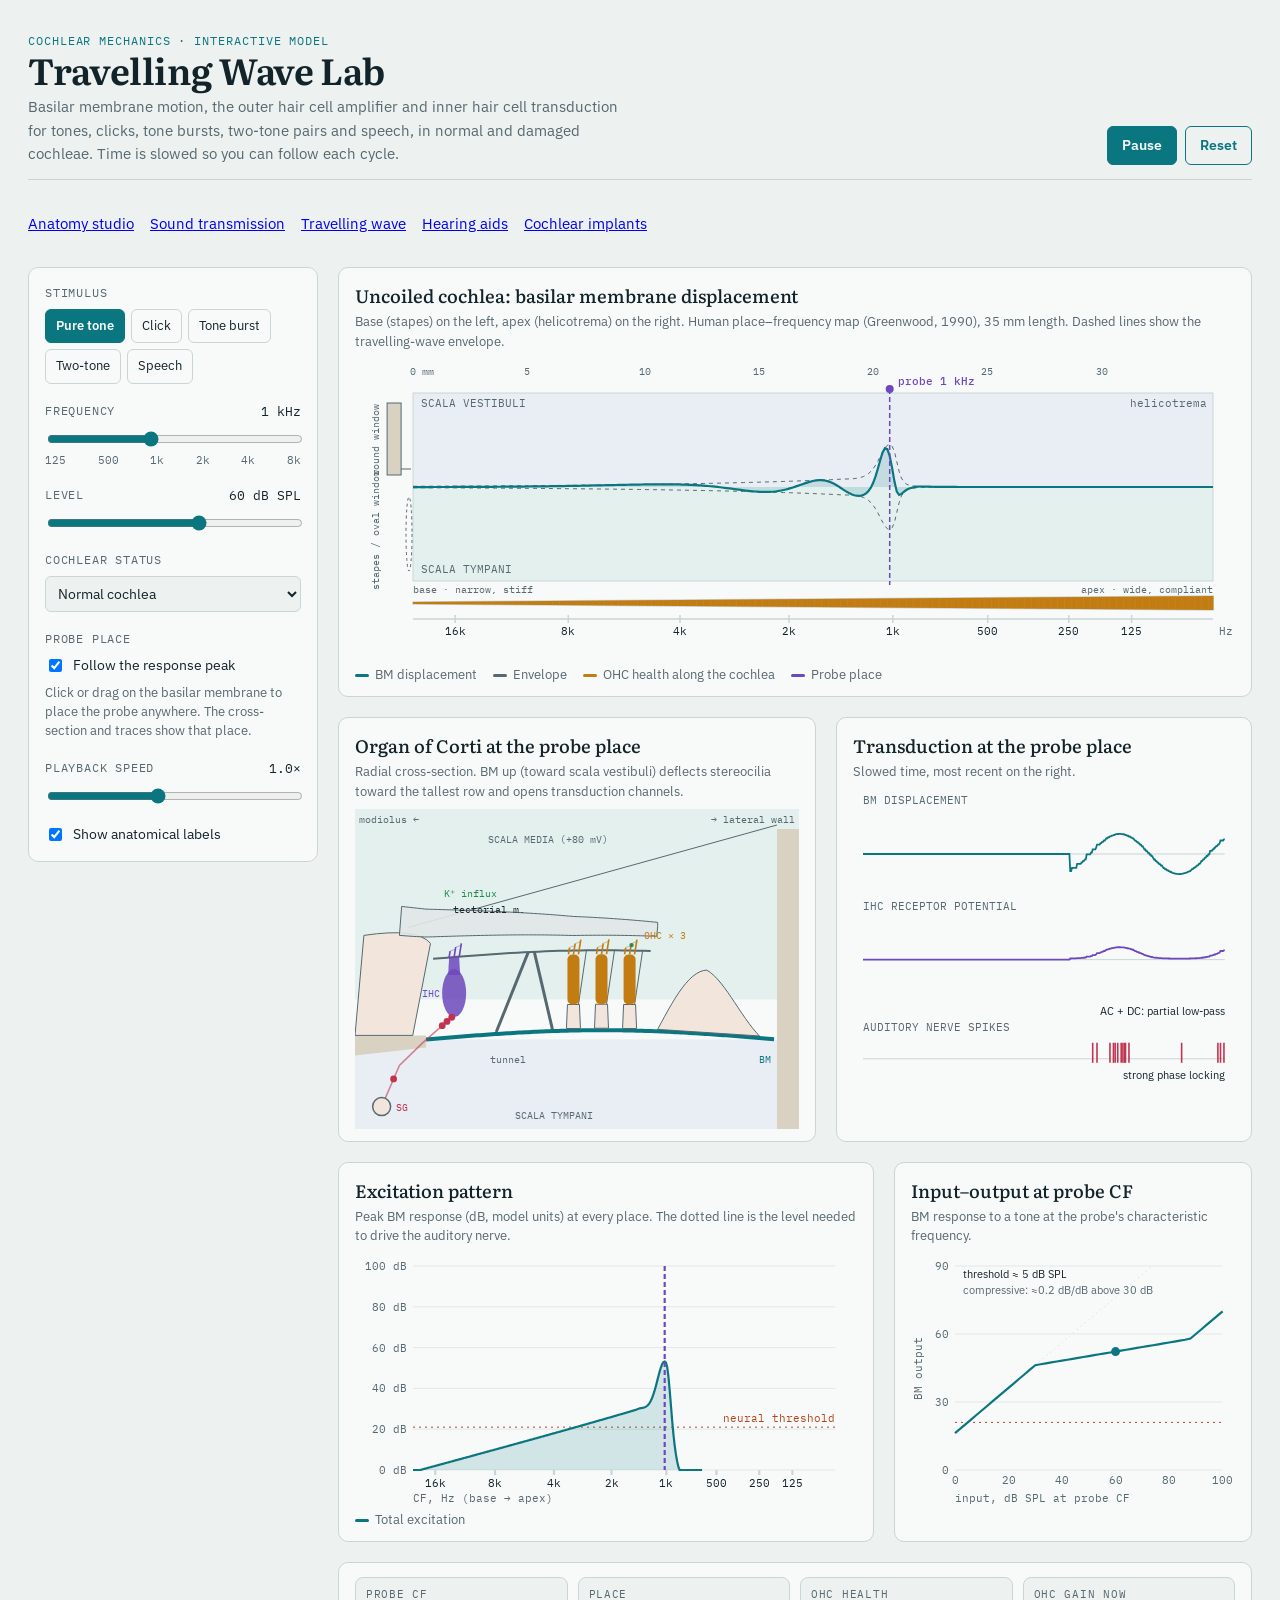
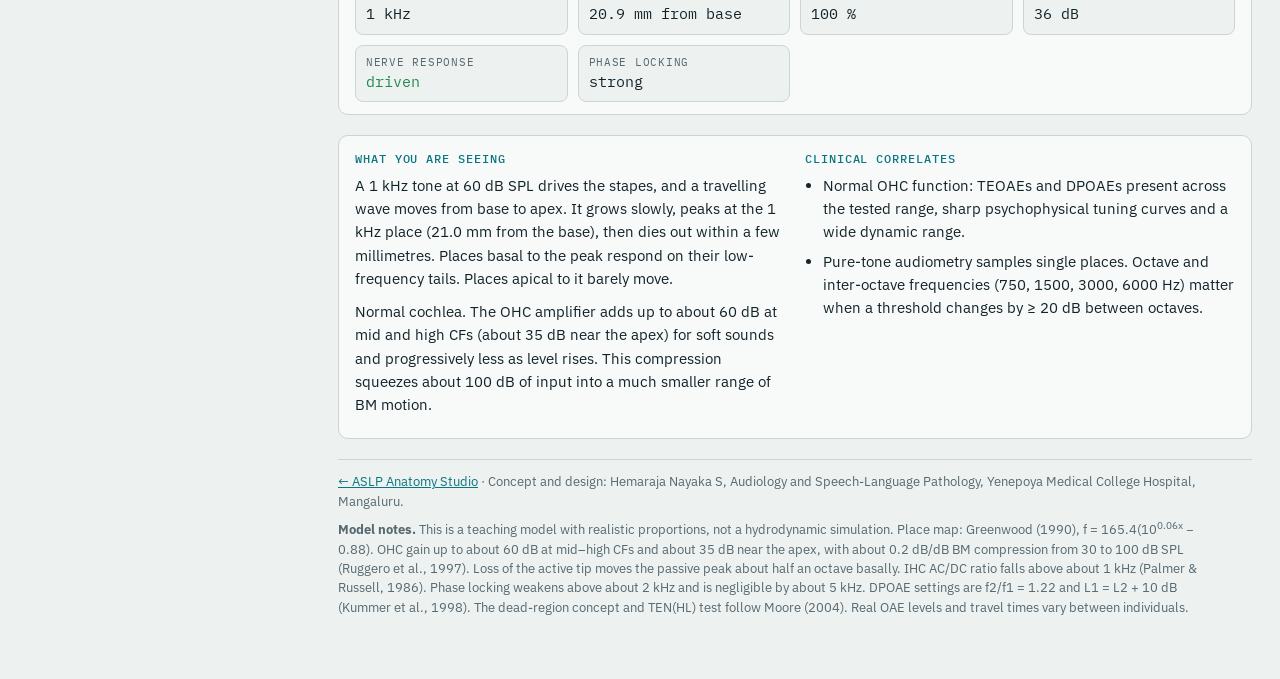
==== commit 5a07d7f3: "Add interactive hearing and assistive device lessons" ====
--- a/cochlea/index.html
+++ b/cochlea/index.html
@@ -106,6 +106,7 @@
     <button class="btn ghost" id="reset" type="button">Reset</button>
   </div>
 </header>
+<nav aria-label="Hearing learning modules" style="display:flex;flex-wrap:wrap;gap:16px;padding:12px 0"><a href="/">Anatomy studio</a><a href="/hearing/">Sound transmission</a><a href="/cochlea/">Travelling wave</a><a href="/hearing-aids/">Hearing aids</a><a href="/cochlear-implant/">Cochlear implants</a></nav>
 
 <div class="layout">
 <aside aria-label="Controls">
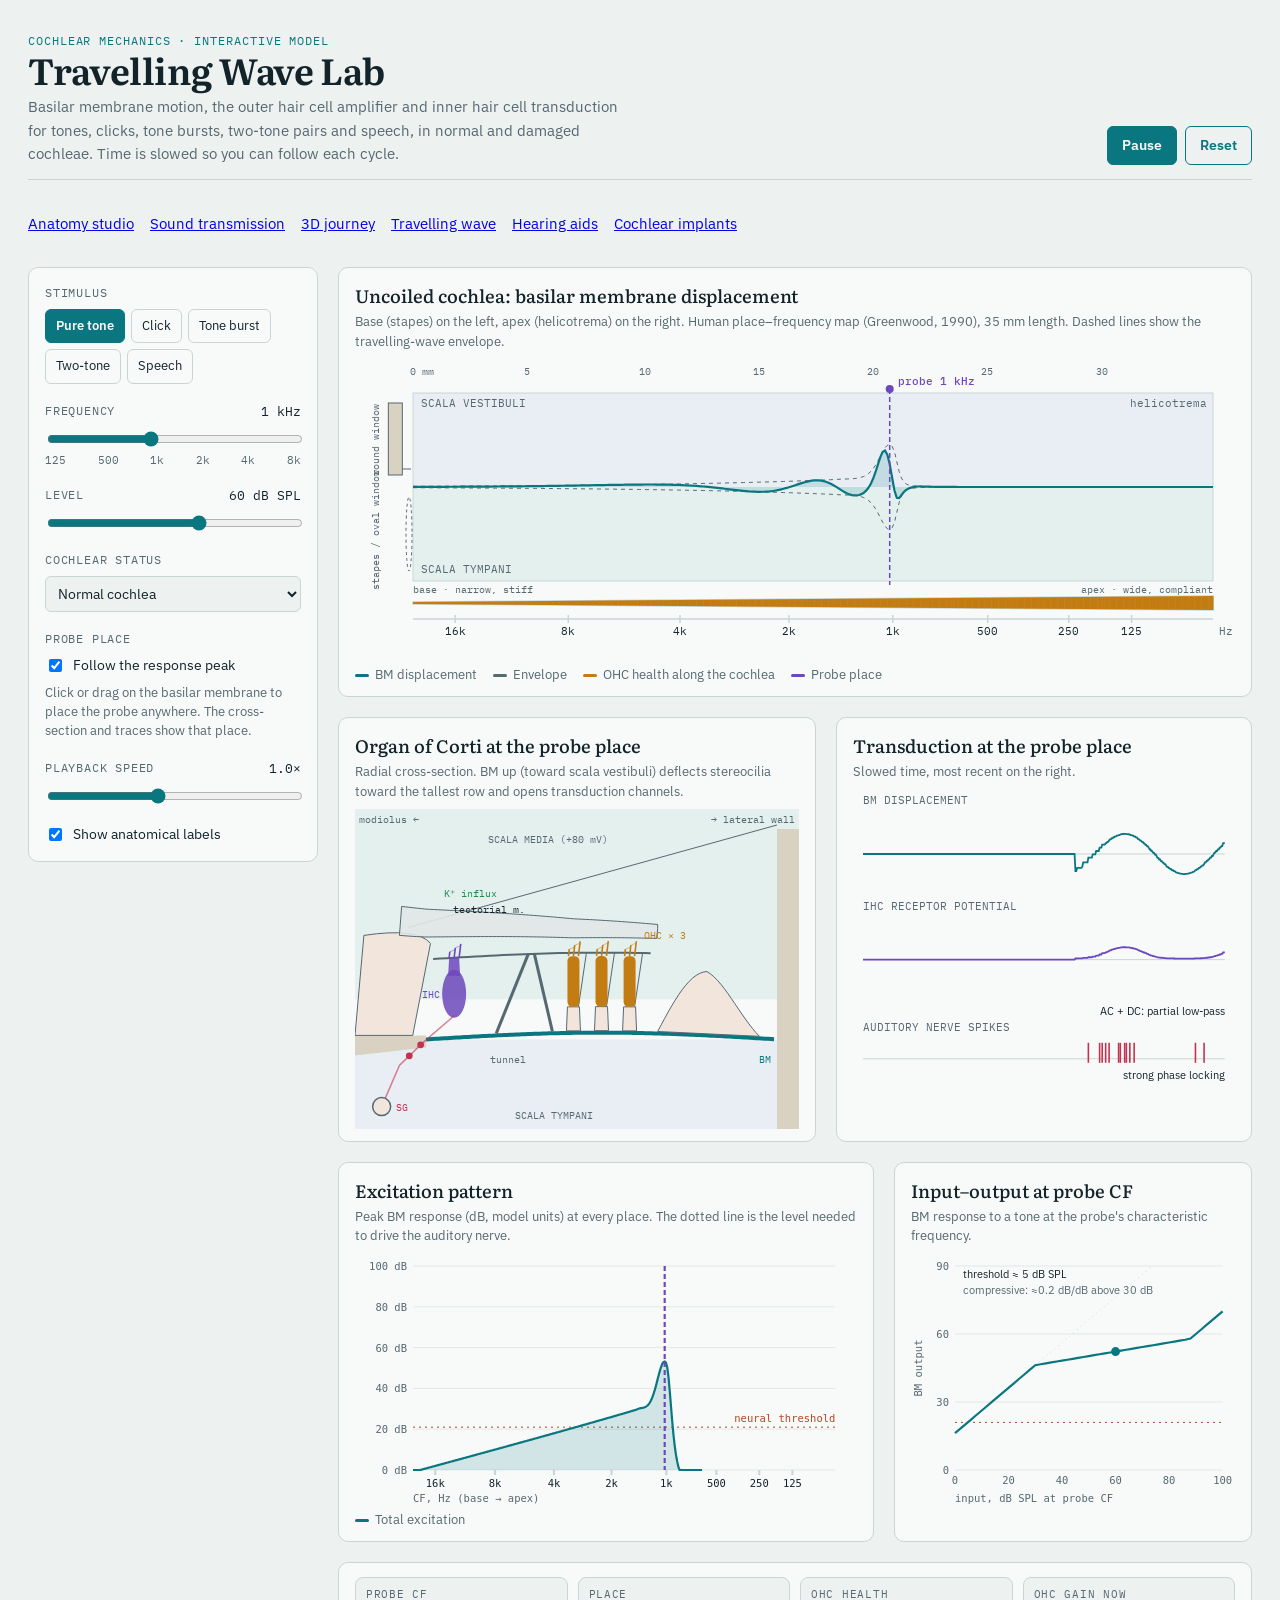
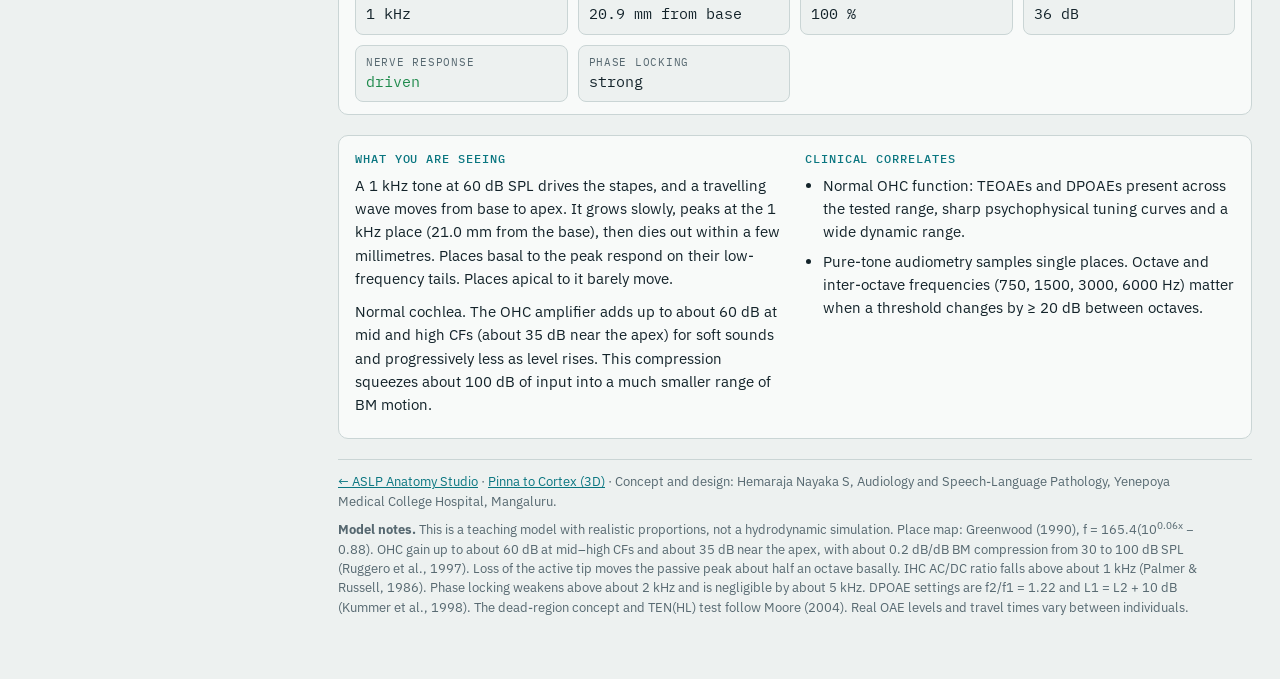
==== commit 5d0ee941: "Add Pinna to Cortex: 3D hearing pathway at /hearing-3d/ Real Z-Anatomy ear and auditory-pathway mesh" ====
--- a/cochlea/index.html
+++ b/cochlea/index.html
@@ -106,7 +106,7 @@
     <button class="btn ghost" id="reset" type="button">Reset</button>
   </div>
 </header>
-<nav aria-label="Hearing learning modules" style="display:flex;flex-wrap:wrap;gap:16px;padding:12px 0"><a href="/">Anatomy studio</a><a href="/hearing/">Sound transmission</a><a href="/cochlea/">Travelling wave</a><a href="/hearing-aids/">Hearing aids</a><a href="/cochlear-implant/">Cochlear implants</a></nav>
+<nav aria-label="Hearing learning modules" style="display:flex;flex-wrap:wrap;gap:16px;padding:12px 0"><a href="/">Anatomy studio</a><a href="/hearing/">Sound transmission</a><a href="/hearing-3d/">3D journey</a><a href="/cochlea/">Travelling wave</a><a href="/hearing-aids/">Hearing aids</a><a href="/cochlear-implant/">Cochlear implants</a></nav>
 
 <div class="layout">
 <aside aria-label="Controls">
@@ -223,7 +223,7 @@
   </section>
 
   <footer>
-    <p><a href="../" style="color:var(--accent)">← ASLP Anatomy Studio</a> · Concept and design: Hemaraja Nayaka S, Audiology and Speech-Language Pathology, Yenepoya Medical College Hospital, Mangaluru.</p>
+    <p><a href="../" style="color:var(--accent)">← ASLP Anatomy Studio</a> · <a href="../hearing-3d/" style="color:var(--accent)">Pinna to Cortex (3D)</a> · Concept and design: Hemaraja Nayaka S, Audiology and Speech-Language Pathology, Yenepoya Medical College Hospital, Mangaluru.</p>
     <p><strong>Model notes.</strong> This is a teaching model with realistic proportions, not a hydrodynamic simulation. Place map: Greenwood (1990), f = 165.4(10<sup>0.06x</sup> − 0.88). OHC gain up to about 60 dB at mid–high CFs and about 35 dB near the apex, with about 0.2 dB/dB BM compression from 30 to 100 dB SPL (Ruggero et al., 1997). Loss of the active tip moves the passive peak about half an octave basally. IHC AC/DC ratio falls above about 1 kHz (Palmer &amp; Russell, 1986). Phase locking weakens above about 2 kHz and is negligible by about 5 kHz. DPOAE settings are f2/f1 = 1.22 and L1 = L2 + 10 dB (Kummer et al., 1998). The dead-region concept and TEN(HL) test follow Moore (2004). Real OAE levels and travel times vary between individuals.</p>
   </footer>
 </main>
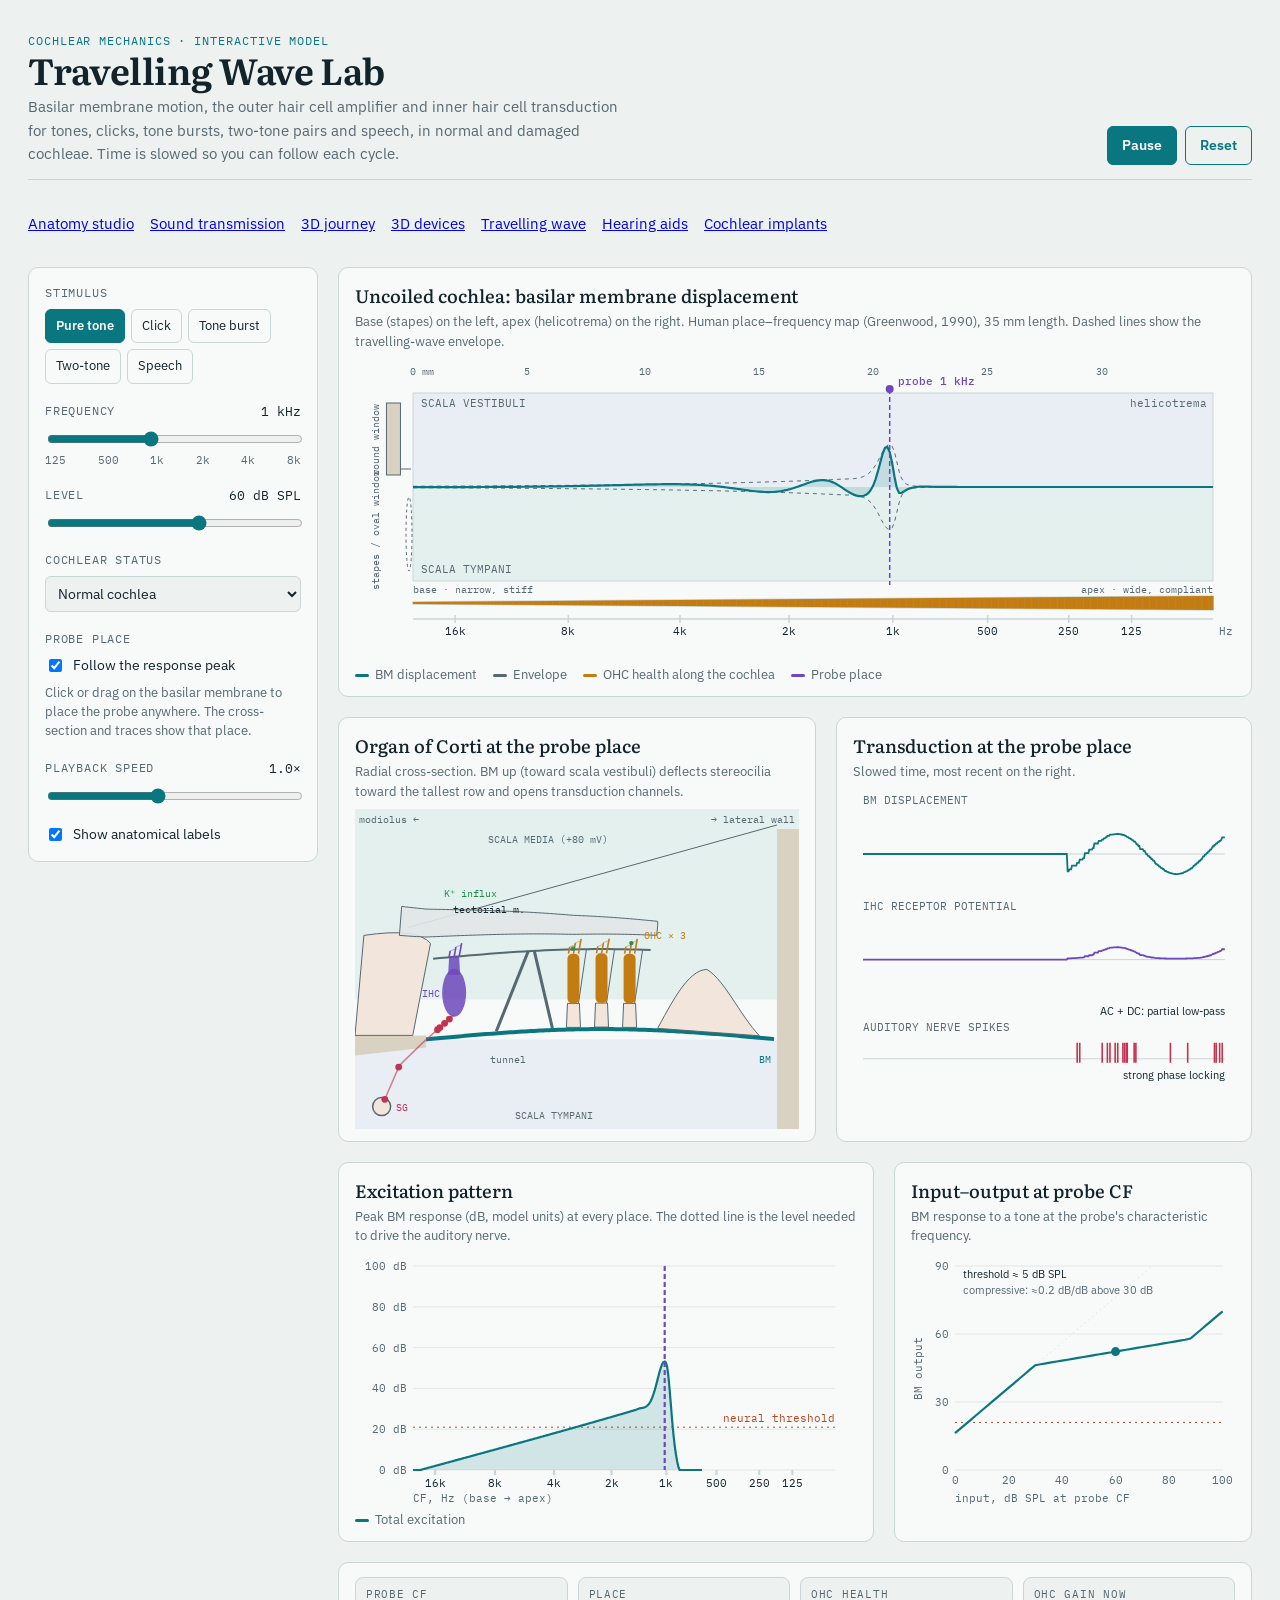
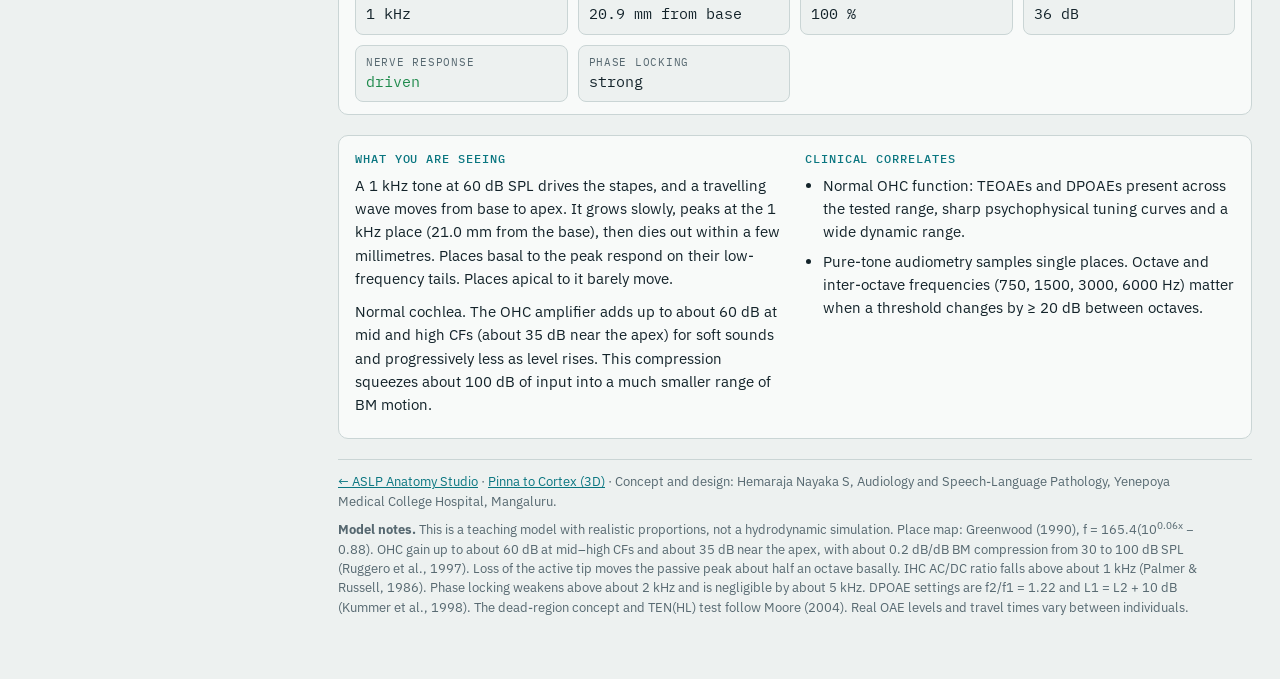
==== commit 6486d4fe: "Add Devices in 3D: hearing aids and implants on the ear model at /devices-3d/ BTE, RIC, custom ITE/I" ====
--- a/cochlea/index.html
+++ b/cochlea/index.html
@@ -106,7 +106,7 @@
     <button class="btn ghost" id="reset" type="button">Reset</button>
   </div>
 </header>
-<nav aria-label="Hearing learning modules" style="display:flex;flex-wrap:wrap;gap:16px;padding:12px 0"><a href="/">Anatomy studio</a><a href="/hearing/">Sound transmission</a><a href="/hearing-3d/">3D journey</a><a href="/cochlea/">Travelling wave</a><a href="/hearing-aids/">Hearing aids</a><a href="/cochlear-implant/">Cochlear implants</a></nav>
+<nav aria-label="Hearing learning modules" style="display:flex;flex-wrap:wrap;gap:16px;padding:12px 0"><a href="/">Anatomy studio</a><a href="/hearing/">Sound transmission</a><a href="/hearing-3d/">3D journey</a><a href="/devices-3d/">3D devices</a><a href="/cochlea/">Travelling wave</a><a href="/hearing-aids/">Hearing aids</a><a href="/cochlear-implant/">Cochlear implants</a></nav>
 
 <div class="layout">
 <aside aria-label="Controls">
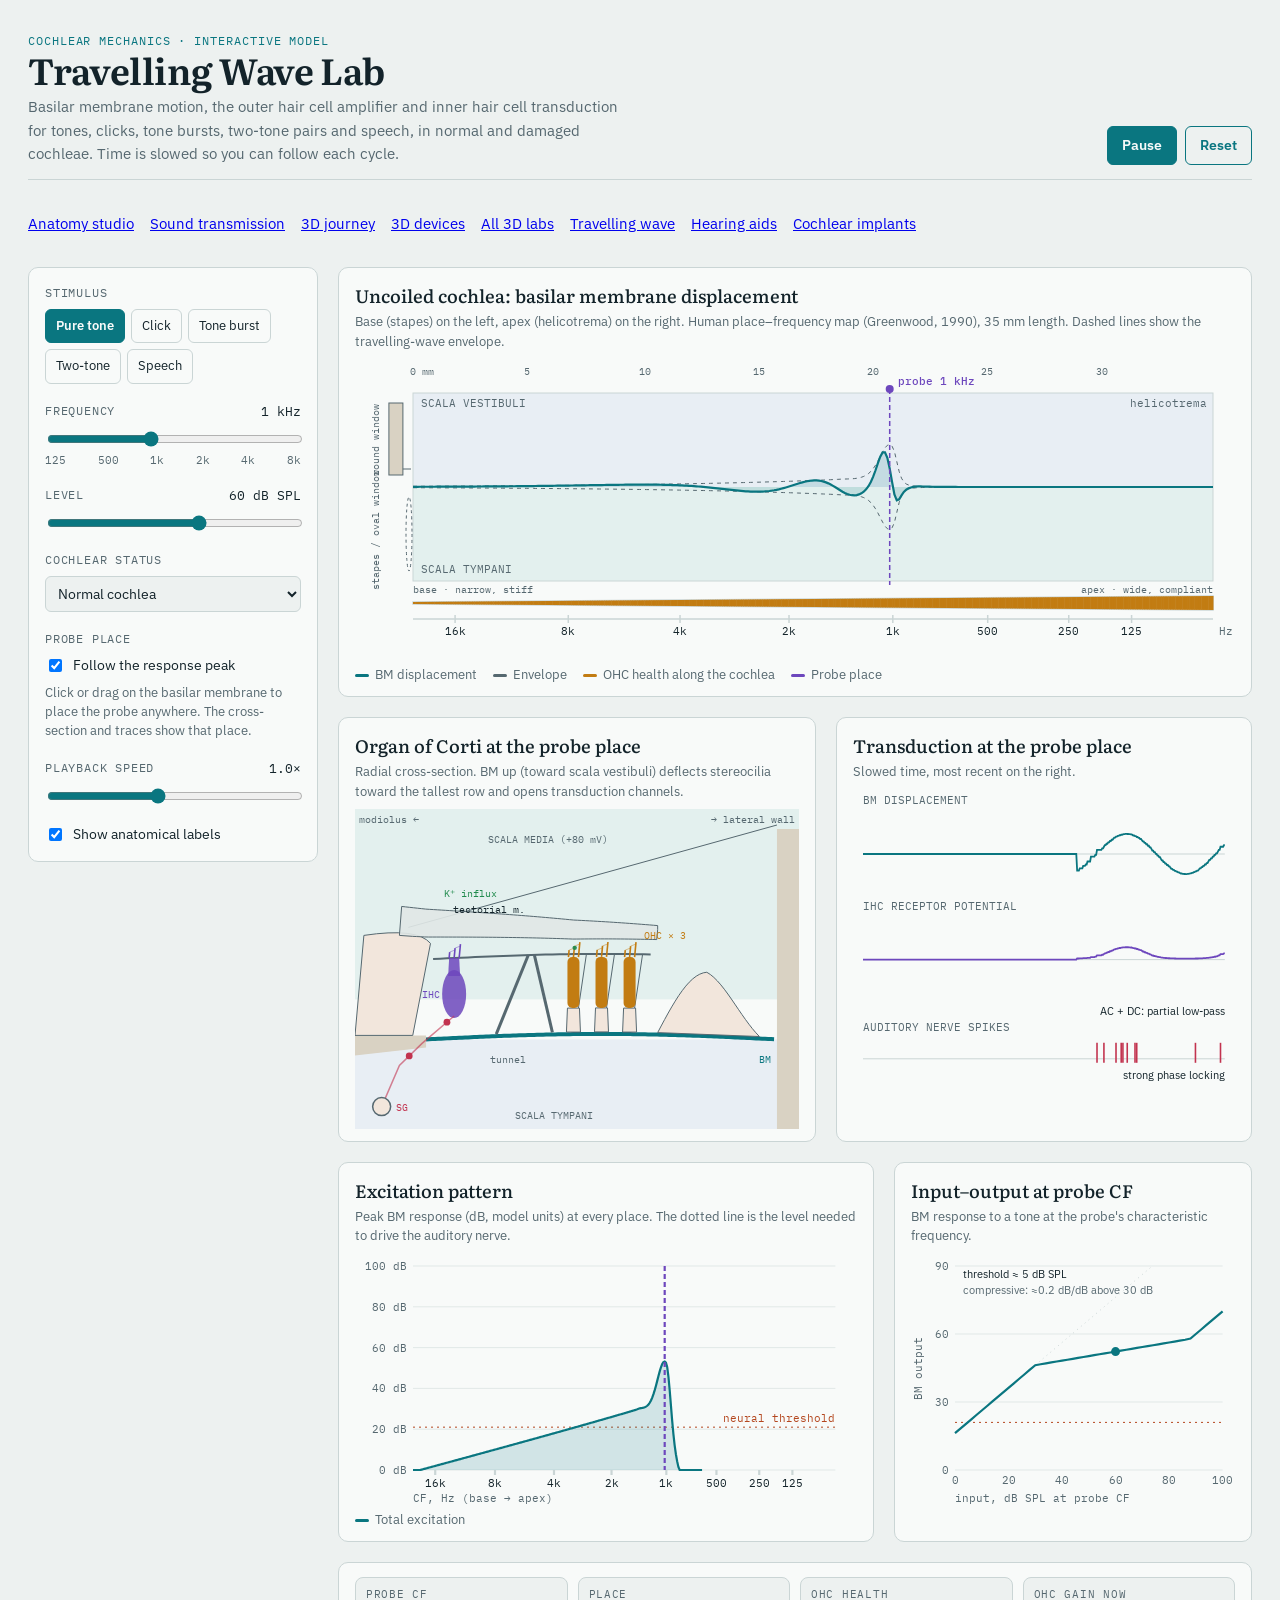
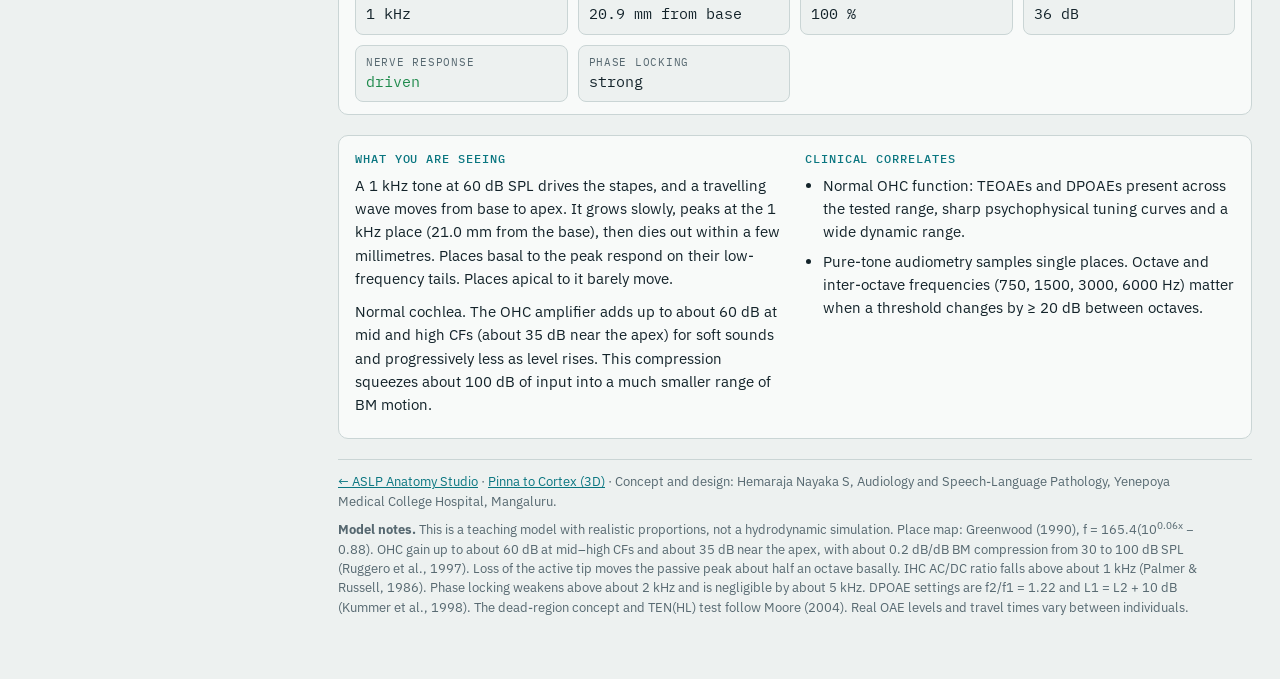
==== commit 10c3820c: "Add five 3D labs: vestibular, tinnitus, swallowing, speech (English + Kannada), brain & language - S" ====
--- a/cochlea/index.html
+++ b/cochlea/index.html
@@ -106,7 +106,7 @@
     <button class="btn ghost" id="reset" type="button">Reset</button>
   </div>
 </header>
-<nav aria-label="Hearing learning modules" style="display:flex;flex-wrap:wrap;gap:16px;padding:12px 0"><a href="/">Anatomy studio</a><a href="/hearing/">Sound transmission</a><a href="/hearing-3d/">3D journey</a><a href="/devices-3d/">3D devices</a><a href="/cochlea/">Travelling wave</a><a href="/hearing-aids/">Hearing aids</a><a href="/cochlear-implant/">Cochlear implants</a></nav>
+<nav aria-label="Hearing learning modules" style="display:flex;flex-wrap:wrap;gap:16px;padding:12px 0"><a href="/">Anatomy studio</a><a href="/hearing/">Sound transmission</a><a href="/hearing-3d/">3D journey</a><a href="/devices-3d/">3D devices</a><a href="/lab3d/">All 3D labs</a><a href="/cochlea/">Travelling wave</a><a href="/hearing-aids/">Hearing aids</a><a href="/cochlear-implant/">Cochlear implants</a></nav>
 
 <div class="layout">
 <aside aria-label="Controls">
